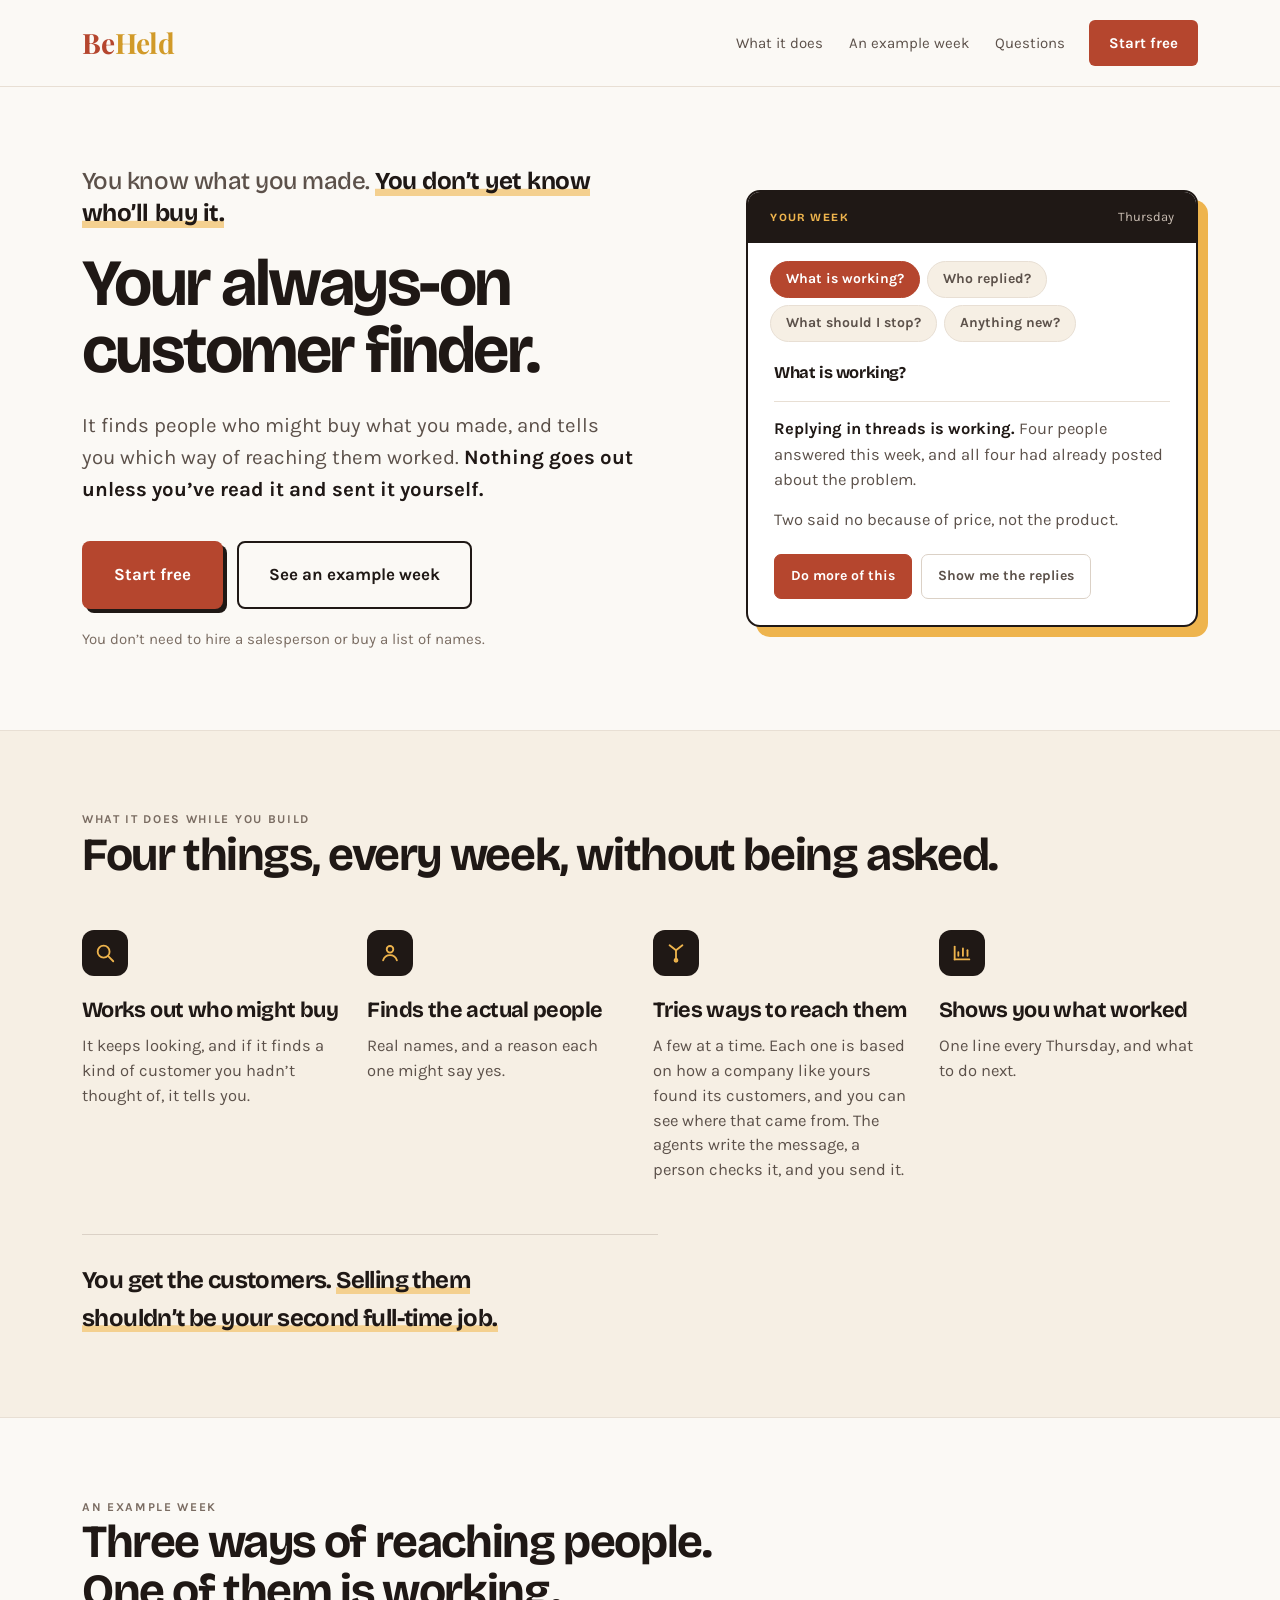
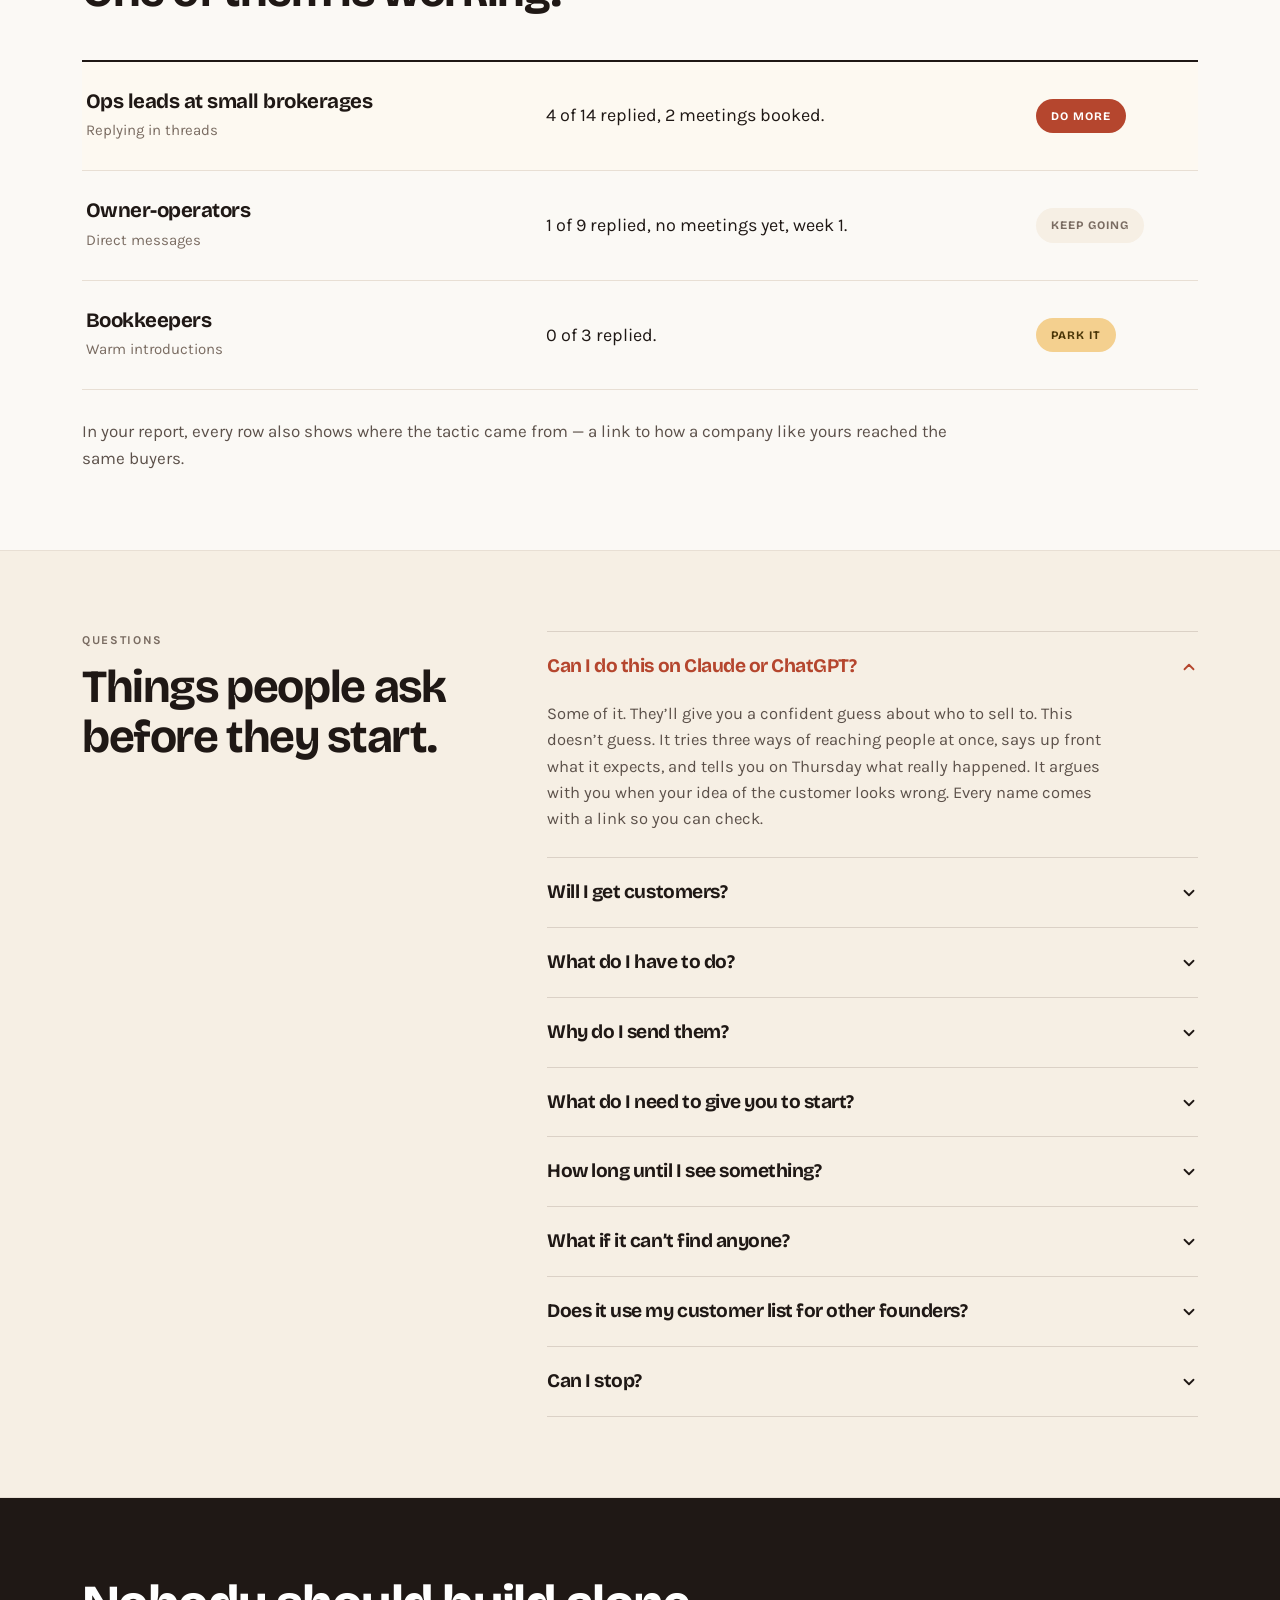
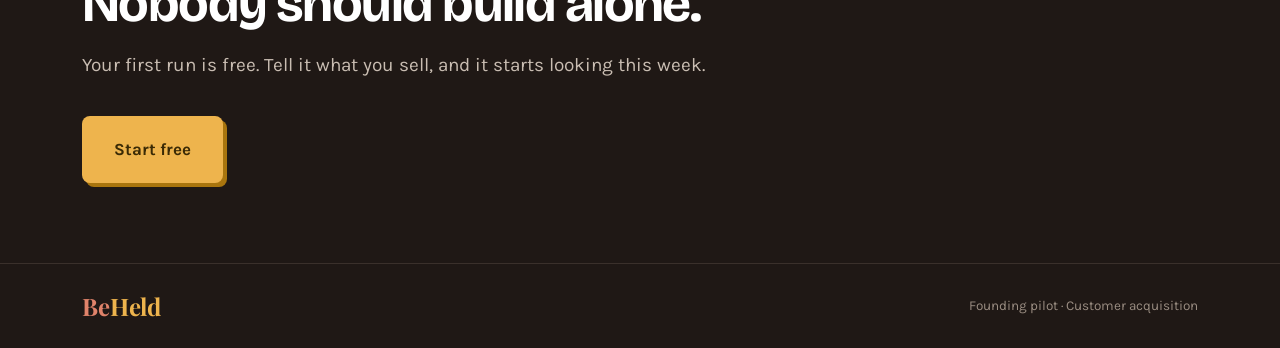
==== index.html @ 2864bb66 "fix: rebuild the social preview image for the new positioning The link preview still showed "Nobody " ====
<!DOCTYPE html>
<html lang="en">
<head>
<meta charset="UTF-8">
<meta name="viewport" content="width=device-width, initial-scale=1.0">
<title>BeHeld · Your always-on customer finder.</title>
<meta name="description" content="It finds people who might buy what you made, and tells you which way of reaching them worked. Nothing goes out unless you have read it and sent it yourself.">
<link rel="canonical" href="https://beheld.tech/">
<meta name="theme-color" content="#FBF9F5">

<!-- Social sharing -->
<meta property="og:type" content="website">
<meta property="og:site_name" content="BeHeld">
<meta property="og:url" content="https://beheld.tech/">
<meta property="og:title" content="BeHeld · Your always-on customer finder.">
<meta property="og:description" content="It finds people who might buy what you made, and tells you which way of reaching them worked. Nothing goes out unless you have read it and sent it yourself.">
<meta property="og:image" content="https://beheld.tech/assets/img/og-customer-finder.png">
<meta property="og:image:width" content="1200">
<meta property="og:image:height" content="630">
<meta property="og:image:alt" content="BeHeld · your always-on customer finder. It finds people who might buy what you made, and tells you which way of reaching them worked.">
<meta name="twitter:card" content="summary_large_image">
<meta name="twitter:title" content="BeHeld · Your always-on customer finder.">
<meta name="twitter:description" content="It finds people who might buy what you made, and tells you which way of reaching them worked. Nothing goes out unless you have read it and sent it yourself.">
<meta name="twitter:image" content="https://beheld.tech/assets/img/og-customer-finder.png">

<link rel="icon" href="/assets/img/favicon.svg" type="image/svg+xml">
<link rel="apple-touch-icon" href="/assets/img/apple-touch-icon.png">

<link rel="preconnect" href="https://fonts.googleapis.com">
<link rel="preconnect" href="https://fonts.gstatic.com" crossorigin>
<link href="https://fonts.googleapis.com/css2?family=Bricolage+Grotesque:opsz,wght@12..96,400..800&family=Karla:ital,wght@0,400;0,500;0,600;0,700;1,400&family=Playfair+Display:ital,wght@0,700;1,700&display=swap" rel="stylesheet">
<link rel="stylesheet" href="/assets/css/styles.css?v=22">
</head>
<body>
<a class="skip" href="#main">Skip to content</a>

<!-- ══ NAV ══ -->
<header class="nav">
  <div class="wrap nav__inner">
    <a class="logo" href="#top"><b>Be</b><i>Held</i></a>
    <nav class="nav__links" aria-label="Primary">
      <a href="#what">What it does</a>
      <a href="#week">An example week</a>
      <a href="#faq">Questions</a>
    </nav>
    <a class="nav__cta" href="https://tally.so/r/QK9bQG">Start free</a>
  </div>
</header>

<main id="main">

<!-- ══ 1 · HERO ══
     The card on the right is the product doing its one visible job: telling
     you what happened this week. It is a radio group, not a script — see the
     .week block in the stylesheet. -->
<section class="section hero" id="top">
  <div class="wrap hero__inner">
    <div>
      <p class="hook">You know what you made. <b>You don’t yet know who’ll buy it.</b></p>
      <h1>Your always-on customer finder.</h1>
      <p class="hero__lede">It finds people who might buy what you made, and tells you which way of reaching them worked. <b>Nothing goes out unless you’ve read it and sent it yourself.</b></p>
      <div class="btn-row">
        <a class="btn btn--primary" href="https://tally.so/r/QK9bQG">Start free</a>
        <a class="btn btn--ghost" href="#week">See an example week</a>
      </div>
      <p class="fine">You don’t need to hire a salesperson or buy a list of names.</p>
    </div>

    <div class="week">
      <input class="week__in" type="radio" name="week" id="wk1" checked>
      <input class="week__in" type="radio" name="week" id="wk2">
      <input class="week__in" type="radio" name="week" id="wk3">
      <input class="week__in" type="radio" name="week" id="wk4">

      <div class="week__bar"><b>Your week</b><span>Thursday</span></div>

      <div class="week__tabs" role="tablist">
        <label for="wk1">What is working?</label>
        <label for="wk2">Who replied?</label>
        <label for="wk3">What should I stop?</label>
        <label for="wk4">Anything new?</label>
      </div>

      <div class="week__body">
        <div class="week__p">
          <p class="week__q">What is working?</p>
          <p><b>Replying in threads is working.</b> Four people answered this week, and all four had already posted about the problem.</p>
          <p>Two said no because of price, not the product.</p>
          <div class="week__acts"><a href="#week">Do more of this</a><a href="#week">Show me the replies</a></div>
        </div>
        <div class="week__p">
          <p class="week__q">Who replied?</p>
          <p><b>Four people replied, and two are worth a call.</b> Two run operations at small brokerages, one is an owner-operator, and one you already knew.</p>
          <p>The drafts are written and waiting for you to read.</p>
          <div class="week__acts"><a href="#week">Read the drafts</a><a href="#week">See all four</a></div>
        </div>
        <div class="week__p">
          <p class="week__q">What should I stop?</p>
          <p><b>Stop the warm introductions to bookkeepers.</b> Three went out, nothing came back, and nobody in that group talks about this in public.</p>
          <p>The next group is ready whenever you say so.</p>
          <div class="week__acts"><a href="#week">Park it</a><a href="#week">Leave it running</a></div>
        </div>
        <div class="week__p">
          <p class="week__q">Anything new?</p>
          <p><b>A kind of customer turned up that you had not listed.</b> Dispatchers at brokerages that outsource their bookkeeping have the same problem, and they decide faster.</p>
          <p>It can start looking at them next week.</p>
          <div class="week__acts"><a href="#week">Add it</a><a href="#week">Not now</a></div>
        </div>
      </div>
    </div>
  </div>
</section>

<!-- ══ 2 · WHAT IT DOES WHILE YOU BUILD ══ -->
<section class="section band" id="what">
  <div class="wrap">
    <p class="eyebrow">What it does while you build</p>
    <h2>Four things, every week, without being asked.</h2>

    <div class="four">
      <div>
        <span class="four__i"><svg width="22" height="22" viewBox="0 0 24 24" fill="none" stroke="#EEB44D" stroke-width="2" stroke-linecap="round" aria-hidden="true"><circle cx="10.5" cy="10.5" r="6.5"/><path d="M15.5 15.5 21 21"/></svg></span>
        <h3>Works out who might buy</h3>
        <p>It keeps looking, and if it finds a kind of customer you hadn’t thought of, it tells you.</p>
      </div>
      <div>
        <span class="four__i"><svg width="22" height="22" viewBox="0 0 24 24" fill="none" stroke="#EEB44D" stroke-width="2" stroke-linecap="round" stroke-linejoin="round" aria-hidden="true"><circle cx="12" cy="8" r="3.6"/><path d="M4.5 20c1.2-3.7 4-5.6 7.5-5.6s6.3 1.9 7.5 5.6"/></svg></span>
        <h3>Finds the actual people</h3>
        <p>Real names, and a reason each one might say yes.</p>
      </div>
      <div>
        <span class="four__i"><svg width="22" height="22" viewBox="0 0 24 24" fill="none" stroke="#EEB44D" stroke-width="2" stroke-linecap="round" stroke-linejoin="round" aria-hidden="true"><path d="M12 20V9"/><path d="M12 9 5 3.5"/><path d="M12 9l7-5.5"/><circle cx="12" cy="20" r="1.6"/></svg></span>
        <h3>Tries ways to reach them</h3>
        <p>A few at a time. Each one is based on how a company like yours found its customers, and you can see where that came from. The agents write the message, a person checks it, and you send it.</p>
      </div>
      <div>
        <span class="four__i"><svg width="22" height="22" viewBox="0 0 24 24" fill="none" stroke="#EEB44D" stroke-width="2" stroke-linecap="round" stroke-linejoin="round" aria-hidden="true"><path d="M4 19V5"/><path d="M4 19h16"/><path d="M8 15V11"/><path d="M13 15V7"/><path d="M18 15v-6"/></svg></span>
        <h3>Shows you what worked</h3>
        <p>One line every Thursday, and what to do next.</p>
      </div>
    </div>

    <p class="four__foot">You get the customers. <em>Selling them shouldn’t be your second full-time job.</em></p>
  </div>
</section>

<!-- ══ 3 · AN EXAMPLE WEEK ══
     The eyebrow says "An example week" and no real company is named, because
     no race has produced data yet. When one has, swap in the real numbers,
     change the eyebrow to "A real week", and change the hero button above to
     match. Do not do one without the others. -->
<section class="section" id="week">
  <div class="wrap">
    <p class="eyebrow">An example week</p>
    <h2>Three ways of reaching people. One of them is working.</h2>

    <div class="board">
      <div class="board__r board__r--lead">
        <div><p class="board__n">Ops leads at small brokerages</p><p class="board__t">Replying in threads</p></div>
        <p class="board__res">4 of 14 replied, 2 meetings booked.</p>
        <div><span class="verd verd--go">Do more</span></div>
      </div>
      <div class="board__r">
        <div><p class="board__n">Owner-operators</p><p class="board__t">Direct messages</p></div>
        <p class="board__res">1 of 9 replied, no meetings yet, week 1.</p>
        <div><span class="verd verd--keep">Keep going</span></div>
      </div>
      <div class="board__r">
        <div><p class="board__n">Bookkeepers</p><p class="board__t">Warm introductions</p></div>
        <p class="board__res">0 of 3 replied.</p>
        <div><span class="verd verd--park">Park it</span></div>
      </div>
    </div>

    <p class="board__foot">In your report, every row also shows where the tactic came from — a link to how a company like yours reached the same buyers.</p>
  </div>
</section>

<!-- ══ 4 · QUESTIONS ══ -->
<section class="section band" id="faq">
  <div class="wrap qa__inner">
    <div>
      <p class="eyebrow">Questions</p>
      <h2>Things people ask before they start.</h2>
    </div>

    <div class="faq">
      <details open>
        <summary>Can I do this on Claude or ChatGPT?<svg class="chev" width="18" height="18" viewBox="0 0 24 24" fill="none" stroke="currentColor" stroke-width="2.4" stroke-linecap="round" stroke-linejoin="round" aria-hidden="true"><path d="m6 9 6 6 6-6"/></svg></summary>
        <p class="faq__a">Some of it. They’ll give you a confident guess about who to sell to. This doesn’t guess. It tries three ways of reaching people at once, says up front what it expects, and tells you on Thursday what really happened. It argues with you when your idea of the customer looks wrong. Every name comes with a link so you can check.</p>
      </details>
      <details>
        <summary>Will I get customers?<svg class="chev" width="18" height="18" viewBox="0 0 24 24" fill="none" stroke="currentColor" stroke-width="2.4" stroke-linecap="round" stroke-linejoin="round" aria-hidden="true"><path d="m6 9 6 6 6-6"/></svg></summary>
        <p class="faq__a">Nobody can promise that, and you should be wary of anyone who does. What you’ll get is real people who fit, a way of reaching them that you’ve seen work, and a clear answer if it isn’t working — so you change the offer or the customer instead of guessing for another month.</p>
      </details>
      <details>
        <summary>What do I have to do?<svg class="chev" width="18" height="18" viewBox="0 0 24 24" fill="none" stroke="currentColor" stroke-width="2.4" stroke-linecap="round" stroke-linejoin="round" aria-hidden="true"><path d="m6 9 6 6 6-6"/></svg></summary>
        <p class="faq__a">About twenty minutes a week. You read what it found, say yes or no, and send the messages yourself.</p>
      </details>
      <details>
        <summary>Why do I send them?<svg class="chev" width="18" height="18" viewBox="0 0 24 24" fill="none" stroke="currentColor" stroke-width="2.4" stroke-linecap="round" stroke-linejoin="round" aria-hidden="true"><path d="m6 9 6 6 6-6"/></svg></summary>
        <p class="faq__a">Because it’s your name. Nothing goes out that you haven’t read.</p>
      </details>
      <details>
        <summary>What do I need to give you to start?<svg class="chev" width="18" height="18" viewBox="0 0 24 24" fill="none" stroke="currentColor" stroke-width="2.4" stroke-linecap="round" stroke-linejoin="round" aria-hidden="true"><path d="m6 9 6 6 6-6"/></svg></summary>
        <p class="faq__a">What you built, who you think will buy it, and any customers or contacts you already have. If you have none, that’s fine — it starts from your website.</p>
      </details>
      <details>
        <summary>How long until I see something?<svg class="chev" width="18" height="18" viewBox="0 0 24 24" fill="none" stroke="currentColor" stroke-width="2.4" stroke-linecap="round" stroke-linejoin="round" aria-hidden="true"><path d="m6 9 6 6 6-6"/></svg></summary>
        <p class="faq__a">The first list within a couple of days. The first Thursday report a week after that. Two weeks to know which way of reaching people works.</p>
      </details>
      <details>
        <summary>What if it can’t find anyone?<svg class="chev" width="18" height="18" viewBox="0 0 24 24" fill="none" stroke="currentColor" stroke-width="2.4" stroke-linecap="round" stroke-linejoin="round" aria-hidden="true"><path d="m6 9 6 6 6-6"/></svg></summary>
        <p class="faq__a">It tells you. A customer nobody’s talking about is worth knowing early, and it’ll suggest who to look at instead.</p>
      </details>
      <details>
        <summary>Does it use my customer list for other founders?<svg class="chev" width="18" height="18" viewBox="0 0 24 24" fill="none" stroke="currentColor" stroke-width="2.4" stroke-linecap="round" stroke-linejoin="round" aria-hidden="true"><path d="m6 9 6 6 6-6"/></svg></summary>
        <p class="faq__a">No. What it learns about your customers stays with you. What it learns about which tactics work is shared without names.</p>
      </details>
      <details>
        <summary>Can I stop?<svg class="chev" width="18" height="18" viewBox="0 0 24 24" fill="none" stroke="currentColor" stroke-width="2.4" stroke-linecap="round" stroke-linejoin="round" aria-hidden="true"><path d="m6 9 6 6 6-6"/></svg></summary>
        <p class="faq__a">Any time. It stops when you say so, and you keep everything it found.</p>
      </details>
    </div>
  </div>
</section>

<!-- ══ 5 · CLOSE ══ -->
<section class="section close">
  <div class="wrap">
    <h2>Nobody should build alone.</h2>
    <p>Your first run is free. Tell it what you sell, and it starts looking this week.</p>
    <div class="btn-row"><a class="btn btn--gold" href="https://tally.so/r/QK9bQG">Start free</a></div>
  </div>
</section>

</main>

<footer class="footer">
  <div class="wrap footer__inner">
    <span class="logo"><b>Be</b><i>Held</i></span>
    <small>Founding pilot · Customer acquisition</small>
  </div>
</footer>

</body>
</html>
---- assets/css/styles.css ----
/* BeHeld — landing page
   Design tokens lifted from the design canvas (Bricolage Grotesque + Karla,
   warm paper/terracotta). Light only: the design commits to a single look.

   The page has no JavaScript. The two interactive pieces — the weekly report
   tabs and the FAQ — are a radio group and <details> respectively, so both
   work with scripting off. */

:root {
  --paper:      #FBF9F5;
  --band:       #F6EFE4;
  --card:       #FFFFFF;
  --line:       #E8DFD4;
  --line-soft:  #DBD1C6;

  --ink:        #1F1815;
  --ink-2:      #2C2320;
  --muted:      #5C514A;
  --muted-2:    #7A6C62;
  --muted-3:    #9A8D82;

  --brand:      #B5462E;
  --brand-dark: #8F3521;

  --gold:       #EEB44D;
  --gold-soft:  #F4D08F;
  --gold-mid:   #EBA222;
  --gold-dark:  #A9750E;
  --gold-ink:   #4A3608;

  --on-dark:    #C9BDB2;
  --on-dark-2:  #DBD1C6;

  --display: 'Bricolage Grotesque', 'Trebuchet MS', system-ui, sans-serif;
  --body: Karla, 'Helvetica Neue', Arial, sans-serif;
  --serif: 'Playfair Display', Georgia, 'Times New Roman', serif;

  /* the page's underlying column ratio — heads and lists share it */
  --col-a: minmax(0, 7fr);
  --col-b: minmax(0, 11fr);
  --col-gap: clamp(24px, 4vw, 72px);

  --gutter: clamp(20px, 6.4vw, 96px);
  --section-y: clamp(56px, 6.2vw, 88px);
  --radius: 10px;
}

*, *::before, *::after { box-sizing: border-box; }

html { -webkit-text-size-adjust: 100%; scroll-behavior: smooth; }
@media (prefers-reduced-motion: reduce) { html { scroll-behavior: auto; } }

body {
  margin: 0;
  background: var(--paper);
  color: var(--ink);
  font-family: var(--body);
  font-size: 17px;
  line-height: 1.6;
  -webkit-font-smoothing: antialiased;
}

a { color: var(--brand); text-decoration: none; }
a:hover { color: var(--brand-dark); }
:focus-visible { outline: 3px solid var(--brand); outline-offset: 3px; border-radius: 4px; }

img, svg { max-width: 100%; }
svg { flex: none; }

h1, h2, h3 { font-family: var(--display); font-weight: 700; letter-spacing: -0.03em; margin: 0; }
h1 { font-size: clamp(40px, 5.6vw, 66px); line-height: 1.02; letter-spacing: -0.038em; text-wrap: balance; }
h2 { font-size: clamp(30px, 3.6vw, 46px); line-height: 1.08; text-wrap: balance; }
p { margin: 0; }

.wrap { max-width: 1440px; margin-inline: auto; padding-inline: var(--gutter); }
.section { padding-block: var(--section-y); }
.band { background: var(--band); border-block: 1.5px solid var(--line); }
.eyebrow {
  font-size: 12px; font-weight: 700; letter-spacing: 0.14em;
  text-transform: uppercase; color: var(--muted-2);
}
.lede { font-size: clamp(17px, 1.4vw, 19px); line-height: 1.6; color: var(--muted); max-width: 44ch; text-wrap: pretty; }

.skip {
  position: absolute; left: -9999px; top: 0; z-index: 10;
  background: var(--ink); color: #FFF; padding: 12px 18px; border-radius: 0 0 8px 0;
}
.skip:focus { left: 0; color: #FFF; }

/* ---------- buttons ---------- */
.btn {
  display: inline-flex; align-items: center; justify-content: center; gap: 10px;
  border-radius: 8px; font-size: 17px; font-weight: 700; font-family: var(--body);
  padding: 18px 30px; border: 2px solid transparent; cursor: pointer;
  min-height: 44px; text-align: center;
}
.btn--primary { background: var(--brand); color: #FFFFFF; box-shadow: 4px 4px 0 var(--ink); }
.btn--primary:hover { background: var(--brand-dark); color: #FFFFFF; }
.btn--ghost { background: transparent; color: var(--ink); border-color: var(--ink); }
.btn--ghost:hover { background: var(--ink); color: var(--paper); }
.btn--gold { background: var(--gold); color: #3A2A05; box-shadow: 4px 4px 0 var(--gold-dark); }
.btn--gold:hover { background: var(--gold-soft); color: #3A2A05; }
.btn-row { display: flex; flex-wrap: wrap; align-items: center; gap: 14px; margin-top: 36px; }

/* ---------- nav ---------- */
.nav { border-bottom: 1.5px solid var(--line); background: var(--paper); }
.nav__inner { display: flex; align-items: center; gap: 24px; padding-block: 20px; flex-wrap: wrap; }
/* Wordmark: a serif logotype, two-tone. Deeper gold on paper so it holds up
   at nav size; the lighter gold takes over on the dark footer. */
.logo {
  font-family: var(--serif);
  font-size: 28px; font-weight: 700; letter-spacing: -0.005em; line-height: 1;
  --logo-1: var(--brand);
  --logo-2: #D19A28;
}
.logo b { color: var(--logo-1); font-weight: 700; }
.logo i { color: var(--logo-2); font-style: normal; font-weight: 700; }
.logo:hover b { color: var(--brand-dark); }
.nav__links { display: flex; gap: 26px; margin-left: auto; flex-wrap: wrap; }
.nav__links a { font-size: 15px; color: var(--muted); }
.nav__cta {
  background: var(--brand); color: #FFF; border-radius: 6px; padding: 11px 20px;
  font-size: 15px; font-weight: 700; min-height: 44px; display: inline-flex; align-items: center;
}
.nav__cta:hover { background: var(--brand-dark); color: #FFF; }
@media (max-width: 860px) { .nav__links { display: none; } .nav__cta { margin-left: auto; } }
@media (max-width: 400px) { .nav__cta { font-size: 14px; padding-inline: 15px; } .logo { font-size: 25px; } }

/* ---------- hero ---------- */
.hero__inner { display: grid; grid-template-columns: minmax(0, 1fr) 452px; gap: clamp(40px, 5.4vw, 84px); align-items: center; }
@media (max-width: 1100px) { .hero__inner { grid-template-columns: minmax(0, 1fr); } }

/* The line above the headline names the problem the headline answers. */
.hook {
  font-family: var(--display); font-weight: 500;
  font-size: clamp(19px, 1.9vw, 25px); line-height: 1.3; letter-spacing: -0.02em;
  color: var(--muted); margin-bottom: 20px; max-width: 22em;
}
.hook b { color: var(--ink); font-weight: 700; box-shadow: inset 0 -0.30em 0 var(--gold-soft); }
.hero h1 { max-width: 9em; }
.hero__lede { font-size: clamp(18px, 1.6vw, 21px); line-height: 1.55; color: var(--muted); max-width: 27em; margin-top: 26px; text-wrap: pretty; }
.hero__lede b { color: var(--ink); font-weight: 700; }
.fine { margin-top: 18px; font-size: 15px; color: var(--muted-2); }

/* ---------- the weekly report card ----------
   Four questions as a radio group, so it works without JavaScript and stays
   keyboard-navigable. The inputs sit before the tabs and panels so the
   :checked sibling selectors below can reach both. */
.week {
  position: relative;
  background: var(--card); border: 2px solid var(--ink); border-radius: 14px;
  box-shadow: 10px 10px 0 var(--gold); overflow: hidden;
}
.week__in { position: absolute; opacity: 0; width: 1px; height: 1px; pointer-events: none; }
.week__bar { display: flex; align-items: center; padding: 15px 22px; background: var(--ink); }
.week__bar b { font-family: var(--display); font-size: 11px; font-weight: 700; letter-spacing: 0.13em; text-transform: uppercase; color: var(--gold); }
.week__bar span { margin-left: auto; font-size: 13px; color: var(--on-dark); }

.week__tabs { display: flex; flex-wrap: wrap; gap: 7px; padding: 18px 22px 0; }
.week__tabs label {
  font-size: 14px; font-weight: 700; color: var(--muted); background: var(--band);
  border: 1.5px solid var(--line); border-radius: 999px; padding: 9px 15px;
  cursor: pointer; line-height: 1.2;
}
.week__tabs label:hover { border-color: var(--line-soft); color: var(--ink); }

.week__body { padding: 18px 26px 26px; min-height: 254px; }
.week__q { font-family: var(--display); font-weight: 700; font-size: clamp(19px, 1.7vw, 22px); letter-spacing: -0.025em; line-height: 1.25; padding-bottom: 16px; border-bottom: 1.5px solid var(--line); }
.week__p { display: none; }
.week__p p { font-size: 16.5px; line-height: 1.55; color: var(--muted); margin-top: 14px; text-wrap: pretty; }
.week__p b { color: var(--ink); font-weight: 700; }
.week__p .week__q { margin-top: 0; color: var(--ink); }
.week__acts { display: flex; flex-wrap: wrap; gap: 9px; margin-top: 22px; }
.week__acts a { border-radius: 7px; font-size: 14px; font-weight: 700; padding: 10px 16px; border: 1.5px solid var(--line-soft); color: var(--muted); }
.week__acts a:first-child { background: var(--brand); border-color: var(--brand); color: #FFF; }
.week__acts a:first-child:hover { background: var(--brand-dark); color: #FFF; }

/* one rule per tab: light the label, reveal the panel, name the question */
#wk1:checked ~ .week__tabs label[for="wk1"],
#wk2:checked ~ .week__tabs label[for="wk2"],
#wk3:checked ~ .week__tabs label[for="wk3"],
#wk4:checked ~ .week__tabs label[for="wk4"] { background: var(--brand); border-color: var(--brand); color: #FFF; }
#wk1:focus-visible ~ .week__tabs label[for="wk1"],
#wk2:focus-visible ~ .week__tabs label[for="wk2"],
#wk3:focus-visible ~ .week__tabs label[for="wk3"],
#wk4:focus-visible ~ .week__tabs label[for="wk4"] { outline: 3px solid var(--brand); outline-offset: 3px; }
#wk1:checked ~ .week__body .week__p:nth-of-type(1),
#wk2:checked ~ .week__body .week__p:nth-of-type(2),
#wk3:checked ~ .week__body .week__p:nth-of-type(3),
#wk4:checked ~ .week__body .week__p:nth-of-type(4) { display: block; animation: rise .24s ease-out; }
@keyframes rise { from { opacity: 0; transform: translateY(7px); } to { opacity: 1; transform: none; } }
@media (prefers-reduced-motion: reduce) { .week__p { animation: none !important; } }

/* ---------- what it does while you build ---------- */
.four { display: grid; grid-template-columns: repeat(4, minmax(0, 1fr)); gap: 26px; margin-top: clamp(34px, 4vw, 52px); }
.four__i { width: 46px; height: 46px; border-radius: 12px; background: var(--ink); display: flex; align-items: center; justify-content: center; }
.four h3 { font-size: clamp(20px, 1.7vw, 23px); line-height: 1.15; letter-spacing: -0.028em; margin-top: 22px; text-wrap: balance; }
.four p { font-size: 16.5px; line-height: 1.5; color: var(--muted); margin-top: 11px; text-wrap: pretty; }
.four__foot {
  margin-top: clamp(34px, 4vw, 52px); padding-top: 26px; border-top: 1.5px solid var(--line-soft);
  font-family: var(--display); font-weight: 700; font-size: clamp(20px, 1.9vw, 24px);
  letter-spacing: -0.025em; text-wrap: balance; max-width: 24em;
}
.four__foot em { font-style: normal; box-shadow: inset 0 -0.28em 0 var(--gold-soft); }
@media (max-width: 1000px) { .four { grid-template-columns: repeat(2, minmax(0, 1fr)); gap: 34px 26px; } }
@media (max-width: 560px) { .four { grid-template-columns: minmax(0, 1fr); } }

/* ---------- an example week ---------- */
.board { margin-top: clamp(30px, 3.4vw, 44px); border-top: 2px solid var(--ink); }
.board__r {
  display: grid; grid-template-columns: minmax(0, 1.4fr) minmax(0, 1.5fr) 158px;
  gap: 40px; align-items: center; padding: 28px 4px;
  border-bottom: 1.5px solid var(--line);
}
.board__r--lead { background: #FDF9F1; }
.board__n { font-family: var(--display); font-weight: 700; font-size: clamp(19px, 1.6vw, 21px); letter-spacing: -0.025em; line-height: 1.2; }
.board__t { font-size: 15px; color: var(--muted-2); margin-top: 4px; }
.board__res { font-size: 18px; line-height: 1.5; text-wrap: pretty; }
.verd {
  font-family: var(--display); font-size: 11.5px; font-weight: 700; letter-spacing: 0.09em;
  text-transform: uppercase; border-radius: 999px; padding: 8px 15px; display: inline-block;
}
.verd--go { background: var(--brand); color: #FFF; }
.verd--keep { background: var(--band); color: var(--muted-2); }
.verd--park { background: var(--gold-soft); color: var(--gold-ink); }
.board__foot { margin-top: 28px; font-size: 17px; line-height: 1.55; color: var(--muted); max-width: 52em; text-wrap: pretty; }
@media (max-width: 820px) {
  .board__r { grid-template-columns: minmax(0, 1fr); gap: 10px; padding-block: 22px; }
  .board__r--lead { padding-inline: 14px; }
  .verd { margin-top: 4px; }
}

/* ---------- questions ----------
   <details> so the answers are readable with scripting off, and so the
   browser handles the keyboard and the open state for us. */
.qa__inner { display: grid; grid-template-columns: var(--col-a) var(--col-b); gap: var(--col-gap); align-items: start; }
.qa__inner h2 { margin-top: 12px; max-width: 11em; }
.faq { border-top: 1.5px solid var(--line-soft); }
.faq details { border-bottom: 1.5px solid var(--line-soft); }
.faq summary {
  display: flex; align-items: flex-start; justify-content: space-between; gap: 24px;
  padding: 22px 0; cursor: pointer; list-style: none;
  font-family: var(--display); font-weight: 700; font-size: clamp(18px, 1.5vw, 20px);
  letter-spacing: -0.025em; line-height: 1.3; color: var(--ink);
}
.faq summary::-webkit-details-marker { display: none; }
.faq summary:hover { color: var(--brand); }
.faq details[open] summary { color: var(--brand); }
.faq .chev { margin-top: 4px; transition: transform .22s ease; }
.faq details[open] .chev { transform: rotate(180deg); }
@media (prefers-reduced-motion: reduce) { .faq .chev { transition: none; } }
.faq__a { font-size: 16.5px; line-height: 1.6; color: var(--muted); padding: 0 60px 24px 0; max-width: 62ch; text-wrap: pretty; }
.faq__n { font-size: 14px; color: var(--muted-3); padding-bottom: 24px; }
@media (max-width: 900px) {
  .qa__inner { grid-template-columns: minmax(0, 1fr); gap: 12px; }
  .faq__a { padding-right: 24px; }
}

/* ---------- close ---------- */
.close { background: var(--ink); color: #FFFFFF; }
.close h2 { color: #FFFFFF; font-size: clamp(34px, 4.2vw, 52px); line-height: 1.05; }
.close p { font-size: clamp(17px, 1.5vw, 19px); color: var(--on-dark); margin-top: 18px; max-width: 40em; text-wrap: pretty; }

/* ---------- footer ---------- */
.footer { background: var(--ink); border-top: 1.5px solid #3A302B; padding-block: 30px; }
.footer__inner { display: flex; align-items: center; justify-content: space-between; gap: 18px; flex-wrap: wrap; }
.footer .logo { --logo-1: #E0836A; --logo-2: var(--gold); font-size: 24px; }
.footer small { font-size: 13.5px; color: var(--muted-3); }
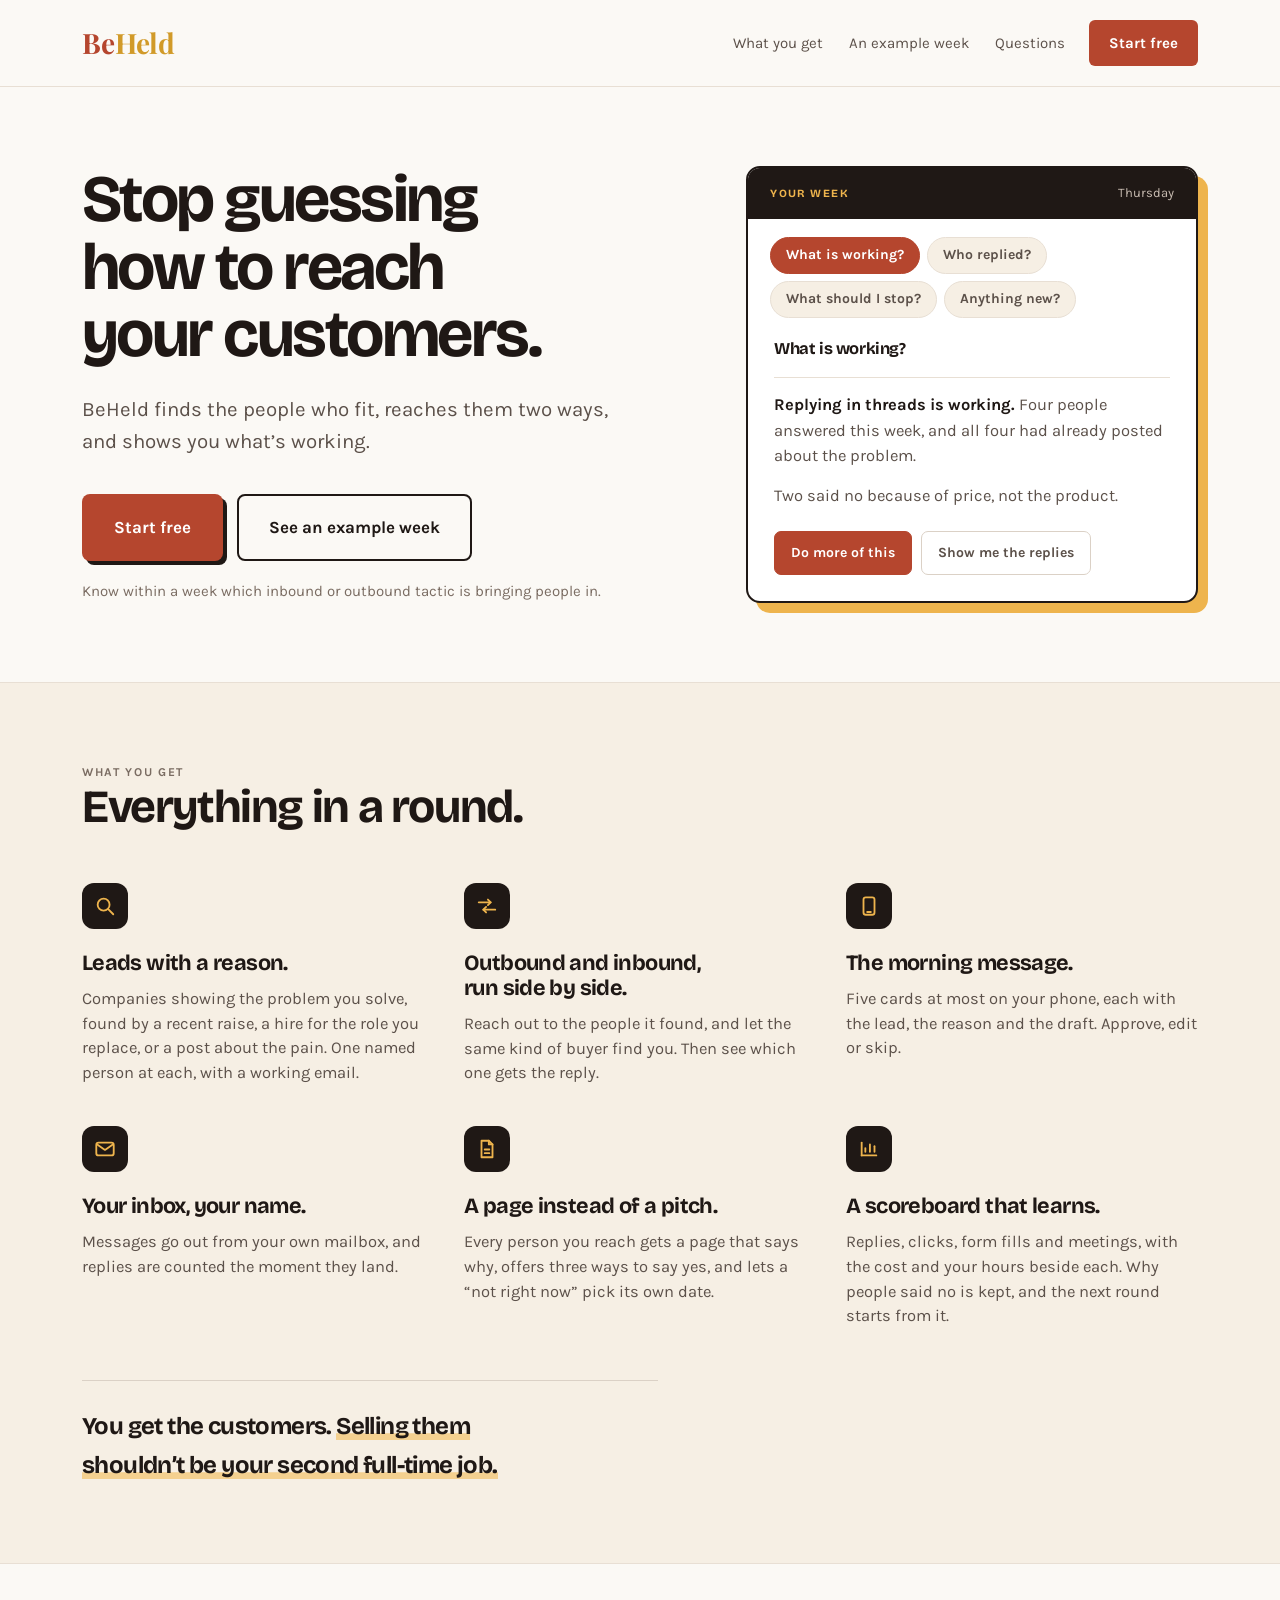
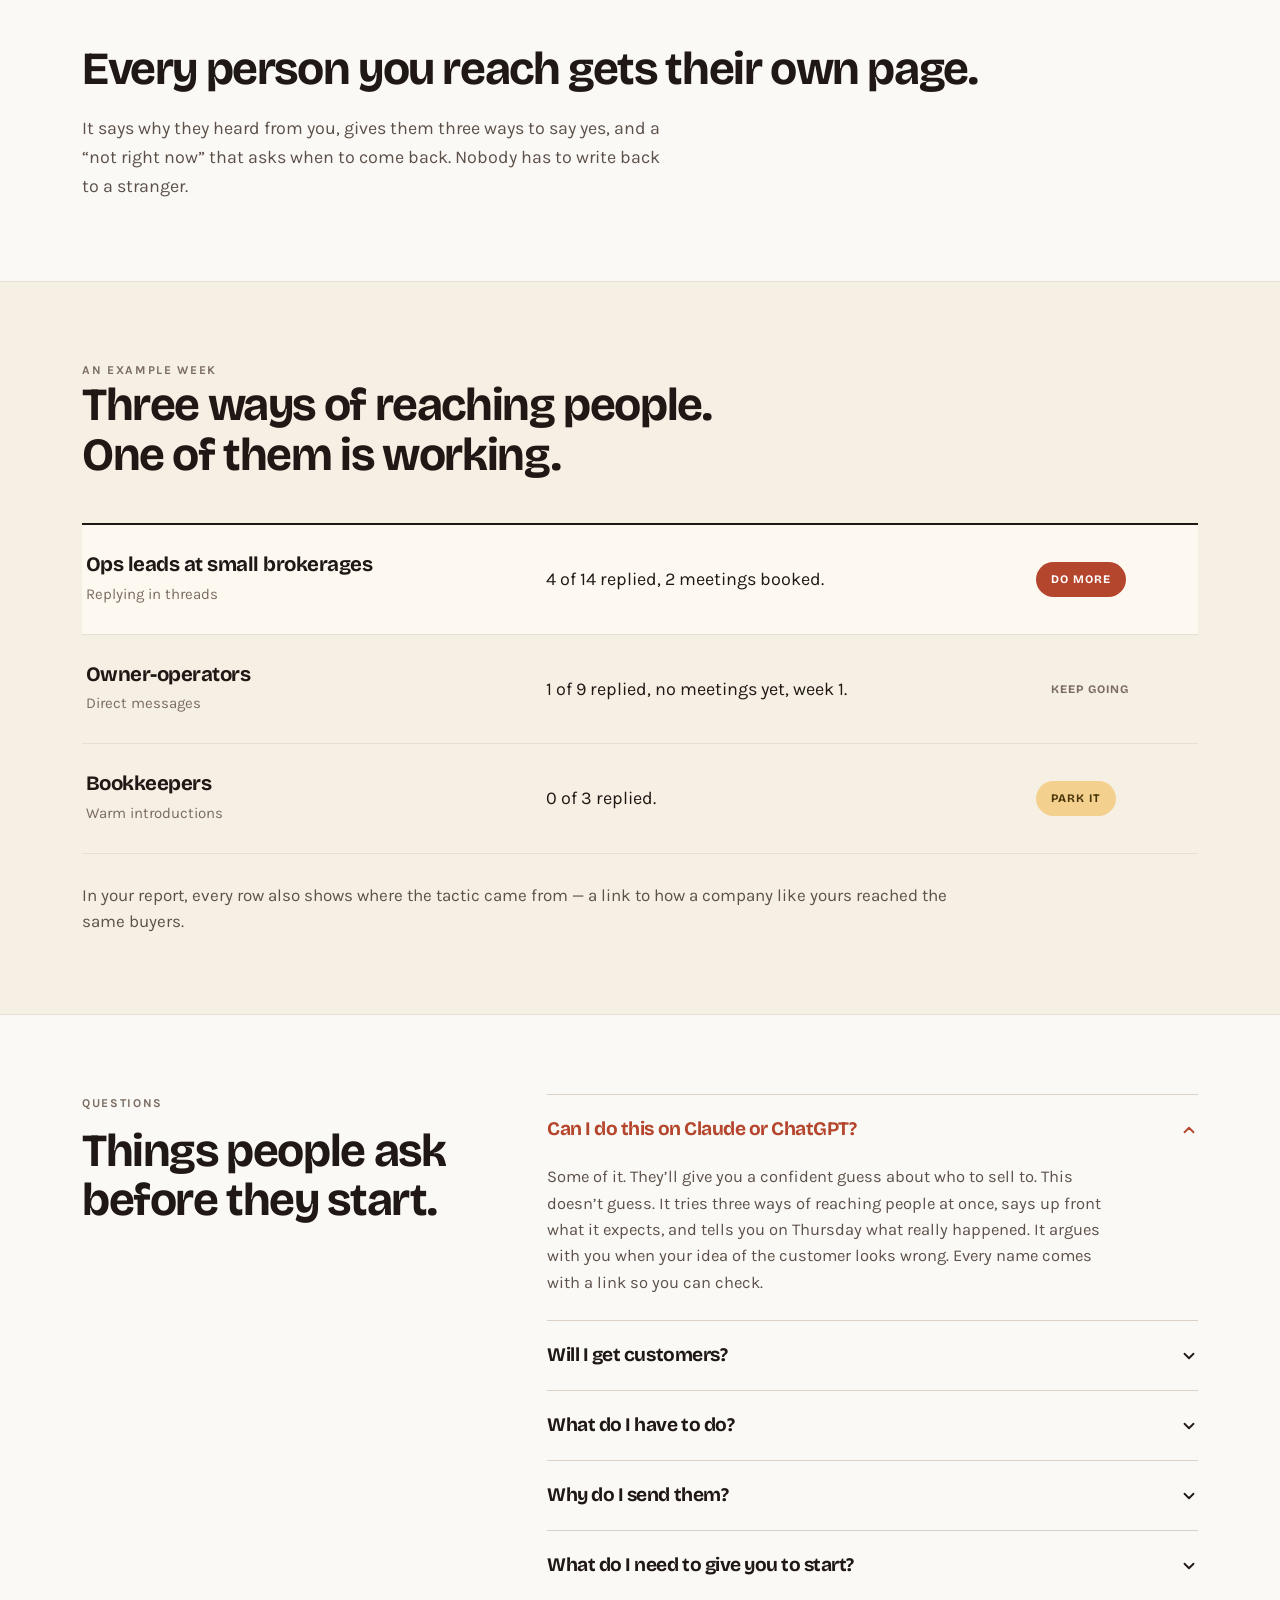
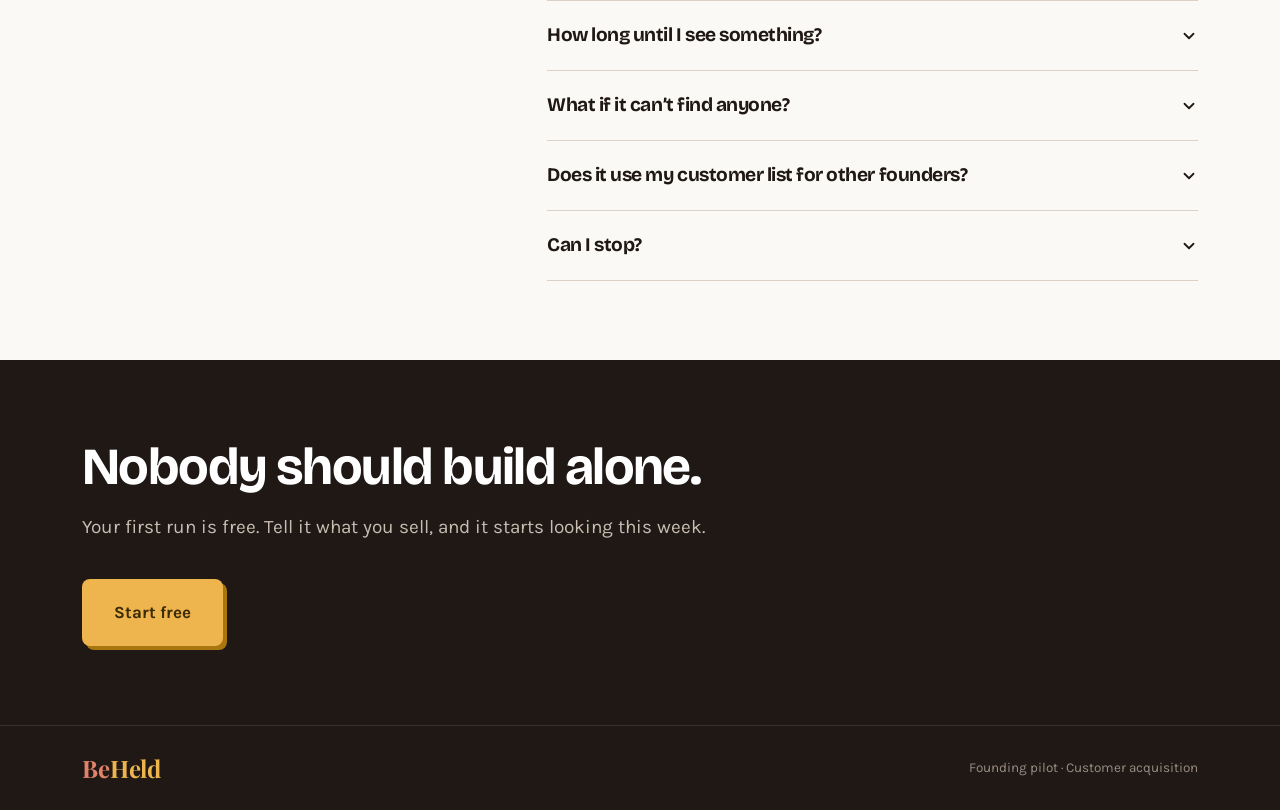
==== commit 8ee825f3: "feat: rewrite the hero and the sections under it Hero now leads on the guess rather than the product" ====
--- a/index.html
+++ b/index.html
@@ -39,7 +39,7 @@
   <div class="wrap nav__inner">
     <a class="logo" href="#top"><b>Be</b><i>Held</i></a>
     <nav class="nav__links" aria-label="Primary">
-      <a href="#what">What it does</a>
+      <a href="#what">What you get</a>
       <a href="#week">An example week</a>
       <a href="#faq">Questions</a>
     </nav>
@@ -56,14 +56,13 @@
 <section class="section hero" id="top">
   <div class="wrap hero__inner">
     <div>
-      <p class="hook">You know what you made. <b>You don’t yet know who’ll buy it.</b></p>
-      <h1>Your always-on customer finder.</h1>
-      <p class="hero__lede">It finds people who might buy what you made, and tells you which way of reaching them worked. <b>Nothing goes out unless you’ve read it and sent it yourself.</b></p>
+      <h1>Stop guessing how to reach your customers.</h1>
+      <p class="hero__lede">BeHeld finds the people who fit, reaches them two ways, and shows you what’s working.</p>
       <div class="btn-row">
         <a class="btn btn--primary" href="https://tally.so/r/QK9bQG">Start free</a>
         <a class="btn btn--ghost" href="#week">See an example week</a>
       </div>
-      <p class="fine">You don’t need to hire a salesperson or buy a list of names.</p>
+      <p class="fine">Know within a week which inbound or outbound tactic is bringing people in.</p>
     </div>
 
     <div class="week">
@@ -111,32 +110,42 @@
   </div>
 </section>
 
-<!-- ══ 2 · WHAT IT DOES WHILE YOU BUILD ══ -->
+<!-- ══ 2 · WHAT YOU GET ══ -->
 <section class="section band" id="what">
   <div class="wrap">
-    <p class="eyebrow">What it does while you build</p>
-    <h2>Four things, every week, without being asked.</h2>
+    <p class="eyebrow">What you get</p>
+    <h2>Everything in a round.</h2>
 
     <div class="four">
       <div>
-        <span class="four__i"><svg width="22" height="22" viewBox="0 0 24 24" fill="none" stroke="#EEB44D" stroke-width="2" stroke-linecap="round" aria-hidden="true"><circle cx="10.5" cy="10.5" r="6.5"/><path d="M15.5 15.5 21 21"/></svg></span>
-        <h3>Works out who might buy</h3>
-        <p>It keeps looking, and if it finds a kind of customer you hadn’t thought of, it tells you.</p>
-      </div>
-      <div>
-        <span class="four__i"><svg width="22" height="22" viewBox="0 0 24 24" fill="none" stroke="#EEB44D" stroke-width="2" stroke-linecap="round" stroke-linejoin="round" aria-hidden="true"><circle cx="12" cy="8" r="3.6"/><path d="M4.5 20c1.2-3.7 4-5.6 7.5-5.6s6.3 1.9 7.5 5.6"/></svg></span>
-        <h3>Finds the actual people</h3>
-        <p>Real names, and a reason each one might say yes.</p>
-      </div>
-      <div>
-        <span class="four__i"><svg width="22" height="22" viewBox="0 0 24 24" fill="none" stroke="#EEB44D" stroke-width="2" stroke-linecap="round" stroke-linejoin="round" aria-hidden="true"><path d="M12 20V9"/><path d="M12 9 5 3.5"/><path d="M12 9l7-5.5"/><circle cx="12" cy="20" r="1.6"/></svg></span>
-        <h3>Tries ways to reach them</h3>
-        <p>A few at a time. Each one is based on how a company like yours found its customers, and you can see where that came from. The agents write the message, a person checks it, and you send it.</p>
+        <span class="four__i"><svg width="22" height="22" viewBox="0 0 24 24" fill="none" stroke="#EEB44D" stroke-width="2" stroke-linecap="round" stroke-linejoin="round" aria-hidden="true"><circle cx="10.5" cy="10.5" r="6.5"/><path d="M15.5 15.5 21 21"/></svg></span>
+        <h3>Leads with a reason.</h3>
+        <p>Companies showing the problem you solve, found by a recent raise, a hire for the role you replace, or a post about the pain. One named person at each, with a working email.</p>
+      </div>
+      <div>
+        <span class="four__i"><svg width="22" height="22" viewBox="0 0 24 24" fill="none" stroke="#EEB44D" stroke-width="2" stroke-linecap="round" stroke-linejoin="round" aria-hidden="true"><path d="M3 8h13"/><path d="m13 5 3 3-3 3"/><path d="M21 16H8"/><path d="m11 13-3 3 3 3"/></svg></span>
+        <h3>Outbound and inbound, run side by side.</h3>
+        <p>Reach out to the people it found, and let the same kind of buyer find you. Then see which one gets the reply.</p>
+      </div>
+      <div>
+        <span class="four__i"><svg width="22" height="22" viewBox="0 0 24 24" fill="none" stroke="#EEB44D" stroke-width="2" stroke-linecap="round" stroke-linejoin="round" aria-hidden="true"><rect x="6" y="2.5" width="12" height="19" rx="2.5"/><path d="M10 18.5h4"/></svg></span>
+        <h3>The morning message.</h3>
+        <p>Five cards at most on your phone, each with the lead, the reason and the draft. Approve, edit or skip.</p>
+      </div>
+      <div>
+        <span class="four__i"><svg width="22" height="22" viewBox="0 0 24 24" fill="none" stroke="#EEB44D" stroke-width="2" stroke-linecap="round" stroke-linejoin="round" aria-hidden="true"><rect x="2.5" y="5" width="19" height="14" rx="2.5"/><path d="m3.5 7 8.5 6 8.5-6"/></svg></span>
+        <h3>Your inbox, your name.</h3>
+        <p>Messages go out from your own mailbox, and replies are counted the moment they land.</p>
+      </div>
+      <div>
+        <span class="four__i"><svg width="22" height="22" viewBox="0 0 24 24" fill="none" stroke="#EEB44D" stroke-width="2" stroke-linecap="round" stroke-linejoin="round" aria-hidden="true"><path d="M6 3h8l4 4v14H6z"/><path d="M14 3v4h4"/><path d="M9.5 12.5h5"/><path d="M9.5 16.5h5"/></svg></span>
+        <h3>A page instead of a pitch.</h3>
+        <p>Every person you reach gets a page that says why, offers three ways to say yes, and lets a “not right now” pick its own date.</p>
       </div>
       <div>
         <span class="four__i"><svg width="22" height="22" viewBox="0 0 24 24" fill="none" stroke="#EEB44D" stroke-width="2" stroke-linecap="round" stroke-linejoin="round" aria-hidden="true"><path d="M4 19V5"/><path d="M4 19h16"/><path d="M8 15V11"/><path d="M13 15V7"/><path d="M18 15v-6"/></svg></span>
-        <h3>Shows you what worked</h3>
-        <p>One line every Thursday, and what to do next.</p>
+        <h3>A scoreboard that learns.</h3>
+        <p>Replies, clicks, form fills and meetings, with the cost and your hours beside each. Why people said no is kept, and the next round starts from it.</p>
       </div>
     </div>
 
@@ -144,12 +153,20 @@
   </div>
 </section>
 
-<!-- ══ 3 · AN EXAMPLE WEEK ══
+<!-- ══ 3 · THE PAGE ══ -->
+<section class="section" id="page">
+  <div class="wrap">
+    <h2>Every person you reach gets their own page.</h2>
+    <p class="lede stmt">It says why they heard from you, gives them three ways to say yes, and a “not right now” that asks when to come back. Nobody has to write back to a stranger.</p>
+  </div>
+</section>
+
+<!-- ══ 4 · AN EXAMPLE WEEK ══
      The eyebrow says "An example week" and no real company is named, because
      no race has produced data yet. When one has, swap in the real numbers,
      change the eyebrow to "A real week", and change the hero button above to
      match. Do not do one without the others. -->
-<section class="section" id="week">
+<section class="section band" id="week">
   <div class="wrap">
     <p class="eyebrow">An example week</p>
     <h2>Three ways of reaching people. One of them is working.</h2>
@@ -176,8 +193,8 @@
   </div>
 </section>
 
-<!-- ══ 4 · QUESTIONS ══ -->
-<section class="section band" id="faq">
+<!-- ══ 5 · QUESTIONS ══ -->
+<section class="section" id="faq">
   <div class="wrap qa__inner">
     <div>
       <p class="eyebrow">Questions</p>
@@ -225,7 +242,7 @@
   </div>
 </section>
 
-<!-- ══ 5 · CLOSE ══ -->
+<!-- ══ 6 · CLOSE ══ -->
 <section class="section close">
   <div class="wrap">
     <h2>Nobody should build alone.</h2>
--- a/assets/css/styles.css
+++ b/assets/css/styles.css
@@ -191,8 +191,11 @@
 @keyframes rise { from { opacity: 0; transform: translateY(7px); } to { opacity: 1; transform: none; } }
 @media (prefers-reduced-motion: reduce) { .week__p { animation: none !important; } }
 
-/* ---------- what it does while you build ---------- */
-.four { display: grid; grid-template-columns: repeat(4, minmax(0, 1fr)); gap: 26px; margin-top: clamp(34px, 4vw, 52px); }
+/* ---------- the page ---------- */
+.stmt { margin-top: 22px; max-width: 54ch; }
+
+/* ---------- what you get ---------- */
+.four { display: grid; grid-template-columns: repeat(3, minmax(0, 1fr)); gap: 40px 30px; margin-top: clamp(34px, 4vw, 52px); }
 .four__i { width: 46px; height: 46px; border-radius: 12px; background: var(--ink); display: flex; align-items: center; justify-content: center; }
 .four h3 { font-size: clamp(20px, 1.7vw, 23px); line-height: 1.15; letter-spacing: -0.028em; margin-top: 22px; text-wrap: balance; }
 .four p { font-size: 16.5px; line-height: 1.5; color: var(--muted); margin-top: 11px; text-wrap: pretty; }
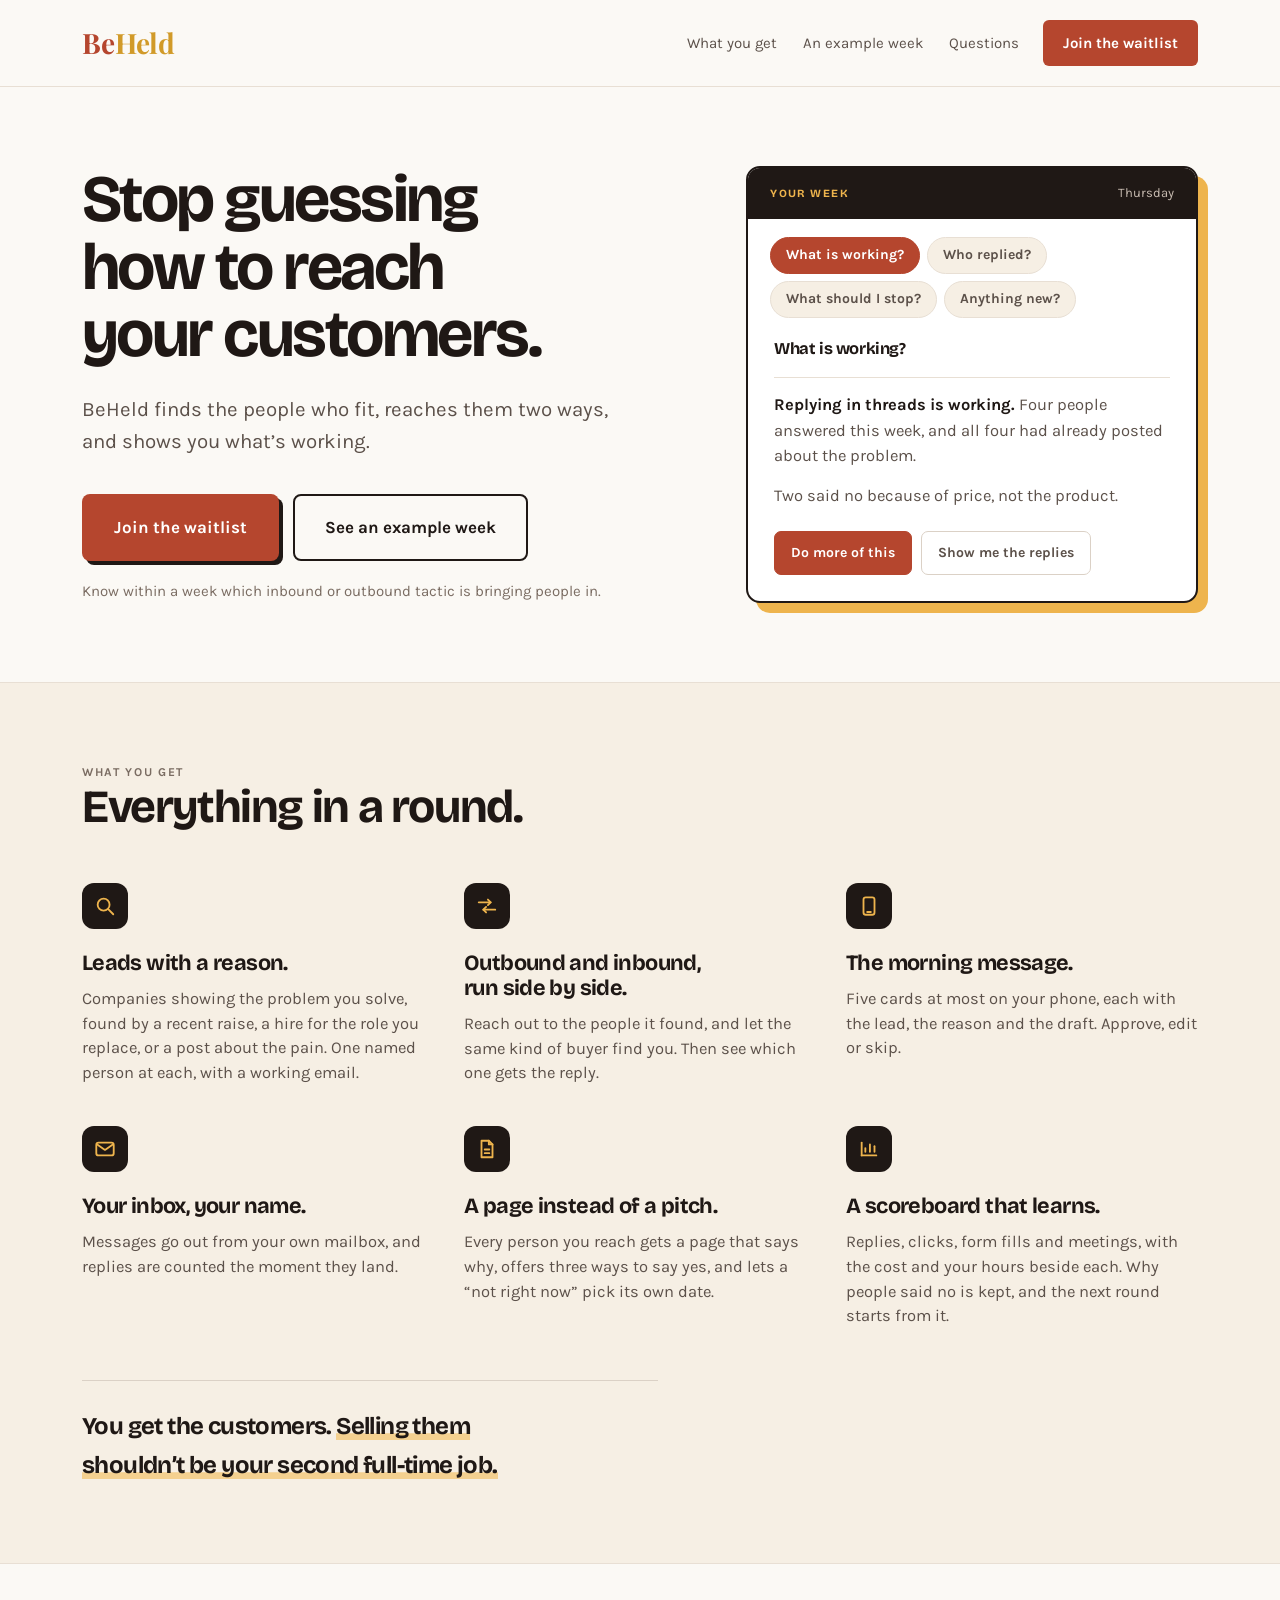
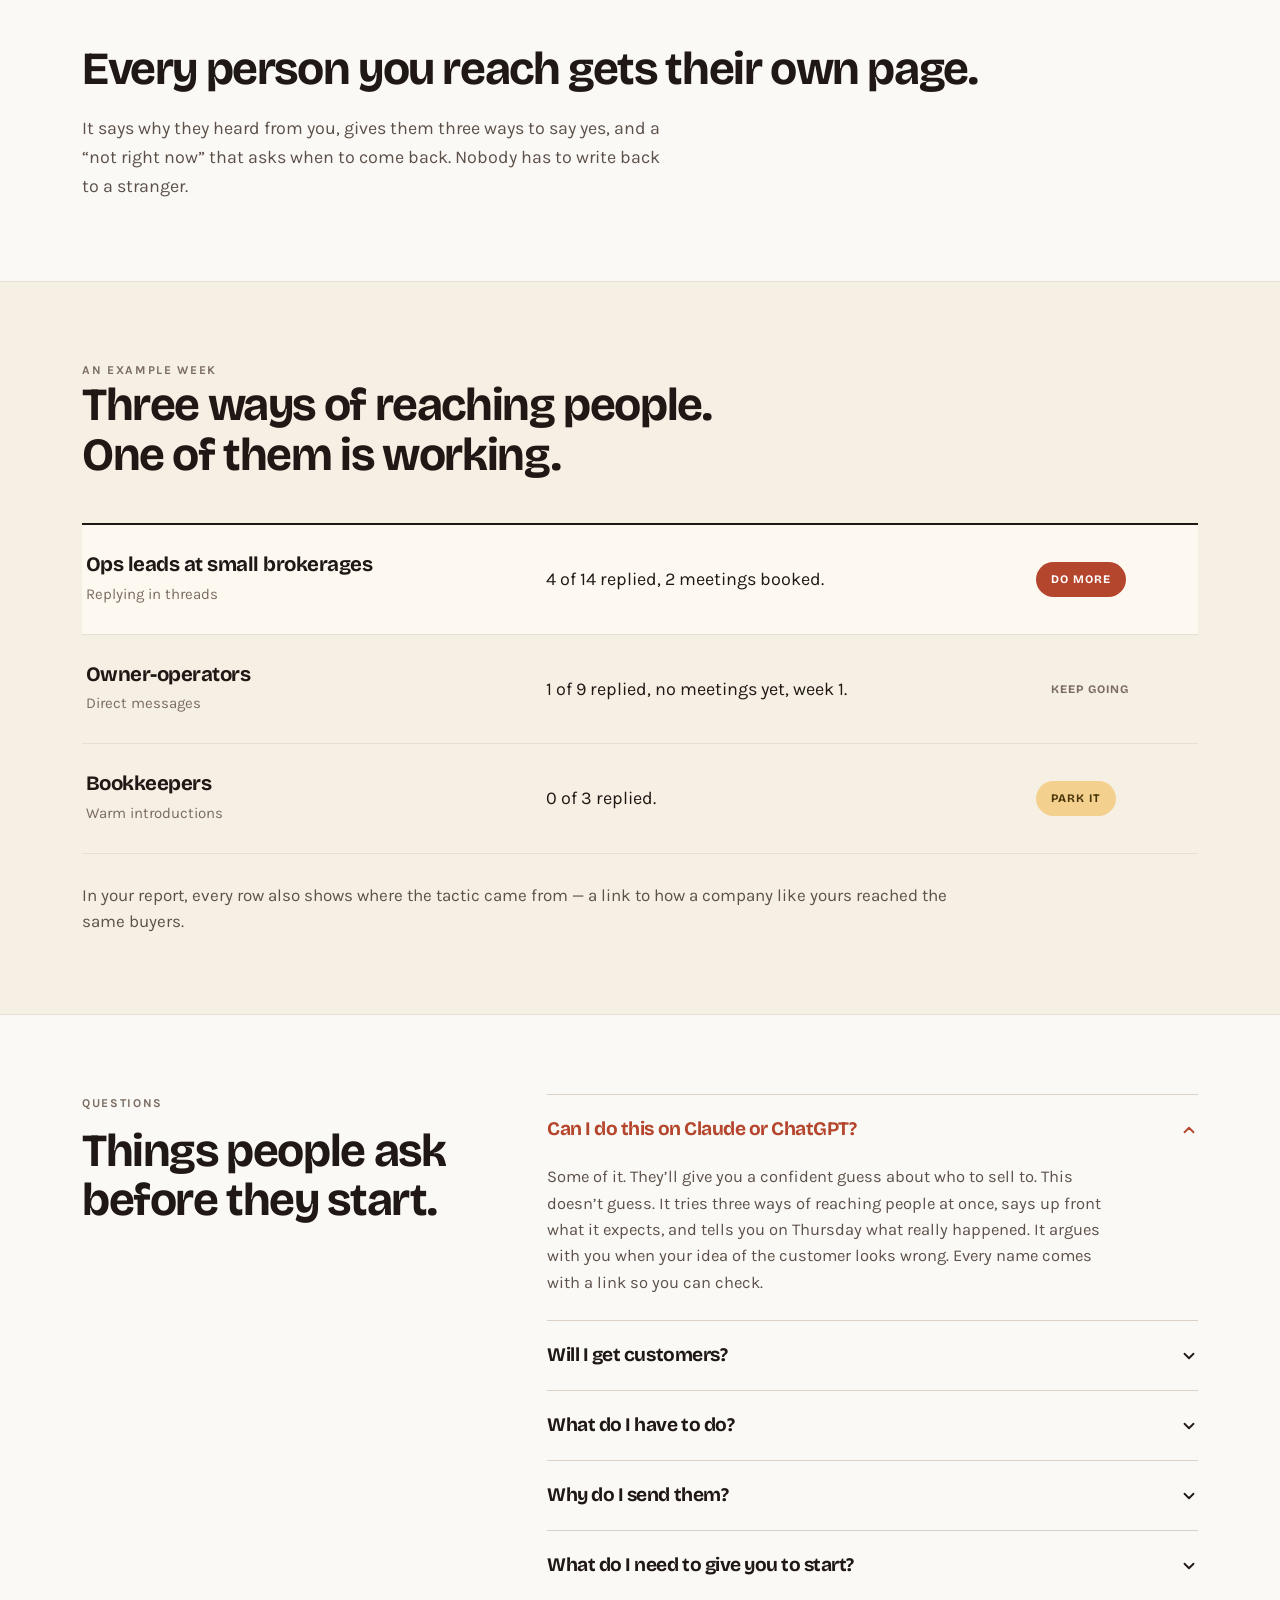
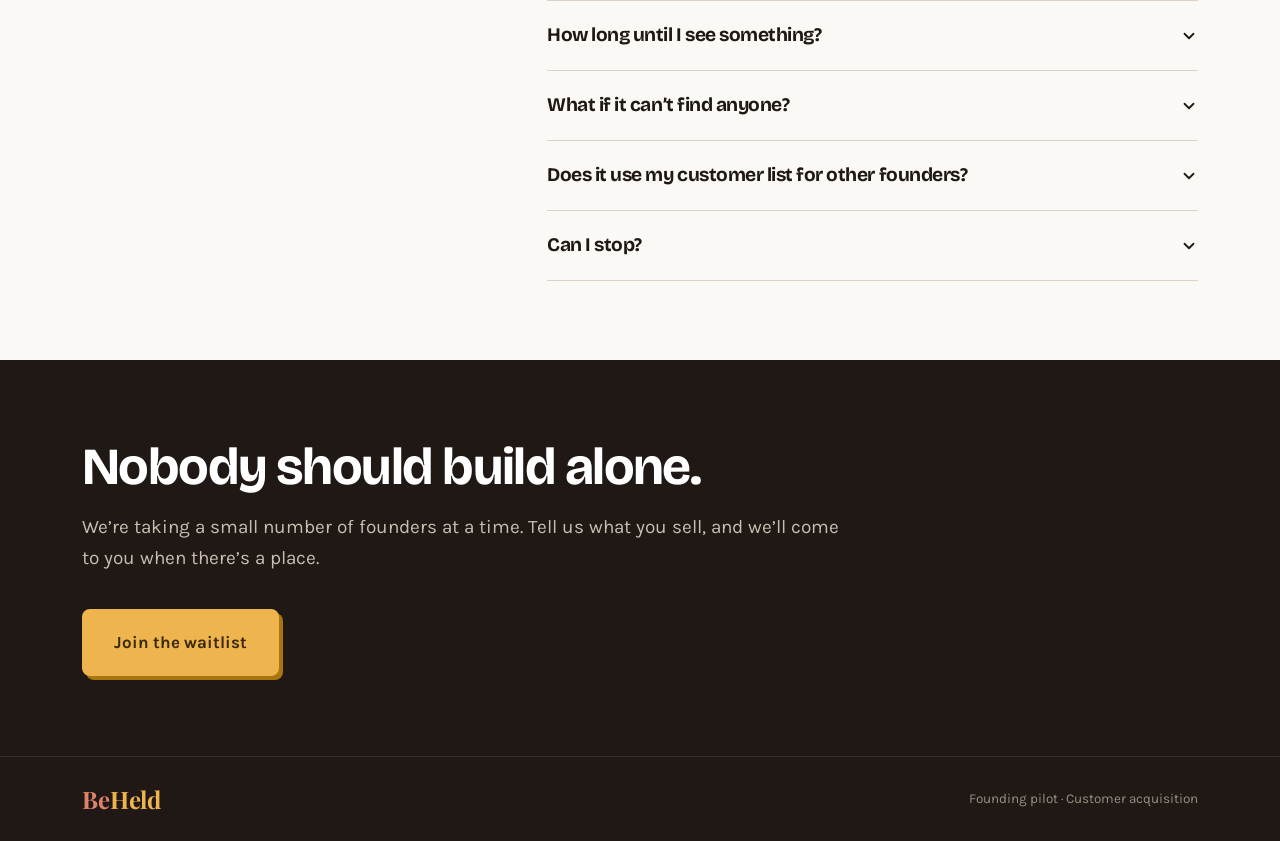
==== commit 5426c5ca: "feat: replace the free offer with a waitlist There is no free first run any more. Every CTA — nav, h" ====
--- a/index.html
+++ b/index.html
@@ -3,8 +3,8 @@
 <head>
 <meta charset="UTF-8">
 <meta name="viewport" content="width=device-width, initial-scale=1.0">
-<title>BeHeld · Your always-on customer finder.</title>
-<meta name="description" content="It finds people who might buy what you made, and tells you which way of reaching them worked. Nothing goes out unless you have read it and sent it yourself.">
+<title>BeHeld · Stop guessing how to reach your customers.</title>
+<meta name="description" content="BeHeld finds the people who fit, reaches them two ways, and shows you what’s working. Nothing goes out unless you have read it and sent it yourself.">
 <link rel="canonical" href="https://beheld.tech/">
 <meta name="theme-color" content="#FBF9F5">
 
@@ -12,16 +12,16 @@
 <meta property="og:type" content="website">
 <meta property="og:site_name" content="BeHeld">
 <meta property="og:url" content="https://beheld.tech/">
-<meta property="og:title" content="BeHeld · Your always-on customer finder.">
-<meta property="og:description" content="It finds people who might buy what you made, and tells you which way of reaching them worked. Nothing goes out unless you have read it and sent it yourself.">
-<meta property="og:image" content="https://beheld.tech/assets/img/og-customer-finder.png">
+<meta property="og:title" content="BeHeld · Stop guessing how to reach your customers.">
+<meta property="og:description" content="BeHeld finds the people who fit, reaches them two ways, and shows you what’s working. Nothing goes out unless you have read it and sent it yourself.">
+<meta property="og:image" content="https://beheld.tech/assets/img/og-waitlist.png">
 <meta property="og:image:width" content="1200">
 <meta property="og:image:height" content="630">
-<meta property="og:image:alt" content="BeHeld · your always-on customer finder. It finds people who might buy what you made, and tells you which way of reaching them worked.">
+<meta property="og:image:alt" content="BeHeld · stop guessing how to reach your customers. It finds the people who fit, reaches them two ways, and shows you what is working.">
 <meta name="twitter:card" content="summary_large_image">
-<meta name="twitter:title" content="BeHeld · Your always-on customer finder.">
-<meta name="twitter:description" content="It finds people who might buy what you made, and tells you which way of reaching them worked. Nothing goes out unless you have read it and sent it yourself.">
-<meta name="twitter:image" content="https://beheld.tech/assets/img/og-customer-finder.png">
+<meta name="twitter:title" content="BeHeld · Stop guessing how to reach your customers.">
+<meta name="twitter:description" content="BeHeld finds the people who fit, reaches them two ways, and shows you what’s working. Nothing goes out unless you have read it and sent it yourself.">
+<meta name="twitter:image" content="https://beheld.tech/assets/img/og-waitlist.png">
 
 <link rel="icon" href="/assets/img/favicon.svg" type="image/svg+xml">
 <link rel="apple-touch-icon" href="/assets/img/apple-touch-icon.png">
@@ -43,7 +43,7 @@
       <a href="#week">An example week</a>
       <a href="#faq">Questions</a>
     </nav>
-    <a class="nav__cta" href="https://tally.so/r/QK9bQG">Start free</a>
+    <a class="nav__cta" href="https://tally.so/r/QK9bQG">Join the waitlist</a>
   </div>
 </header>
 
@@ -59,7 +59,7 @@
       <h1>Stop guessing how to reach your customers.</h1>
       <p class="hero__lede">BeHeld finds the people who fit, reaches them two ways, and shows you what’s working.</p>
       <div class="btn-row">
-        <a class="btn btn--primary" href="https://tally.so/r/QK9bQG">Start free</a>
+        <a class="btn btn--primary" href="https://tally.so/r/QK9bQG">Join the waitlist</a>
         <a class="btn btn--ghost" href="#week">See an example week</a>
       </div>
       <p class="fine">Know within a week which inbound or outbound tactic is bringing people in.</p>
@@ -246,8 +246,8 @@
 <section class="section close">
   <div class="wrap">
     <h2>Nobody should build alone.</h2>
-    <p>Your first run is free. Tell it what you sell, and it starts looking this week.</p>
-    <div class="btn-row"><a class="btn btn--gold" href="https://tally.so/r/QK9bQG">Start free</a></div>
+    <p>We’re taking a small number of founders at a time. Tell us what you sell, and we’ll come to you when there’s a place.</p>
+    <div class="btn-row"><a class="btn btn--gold" href="https://tally.so/r/QK9bQG">Join the waitlist</a></div>
   </div>
 </section>
 
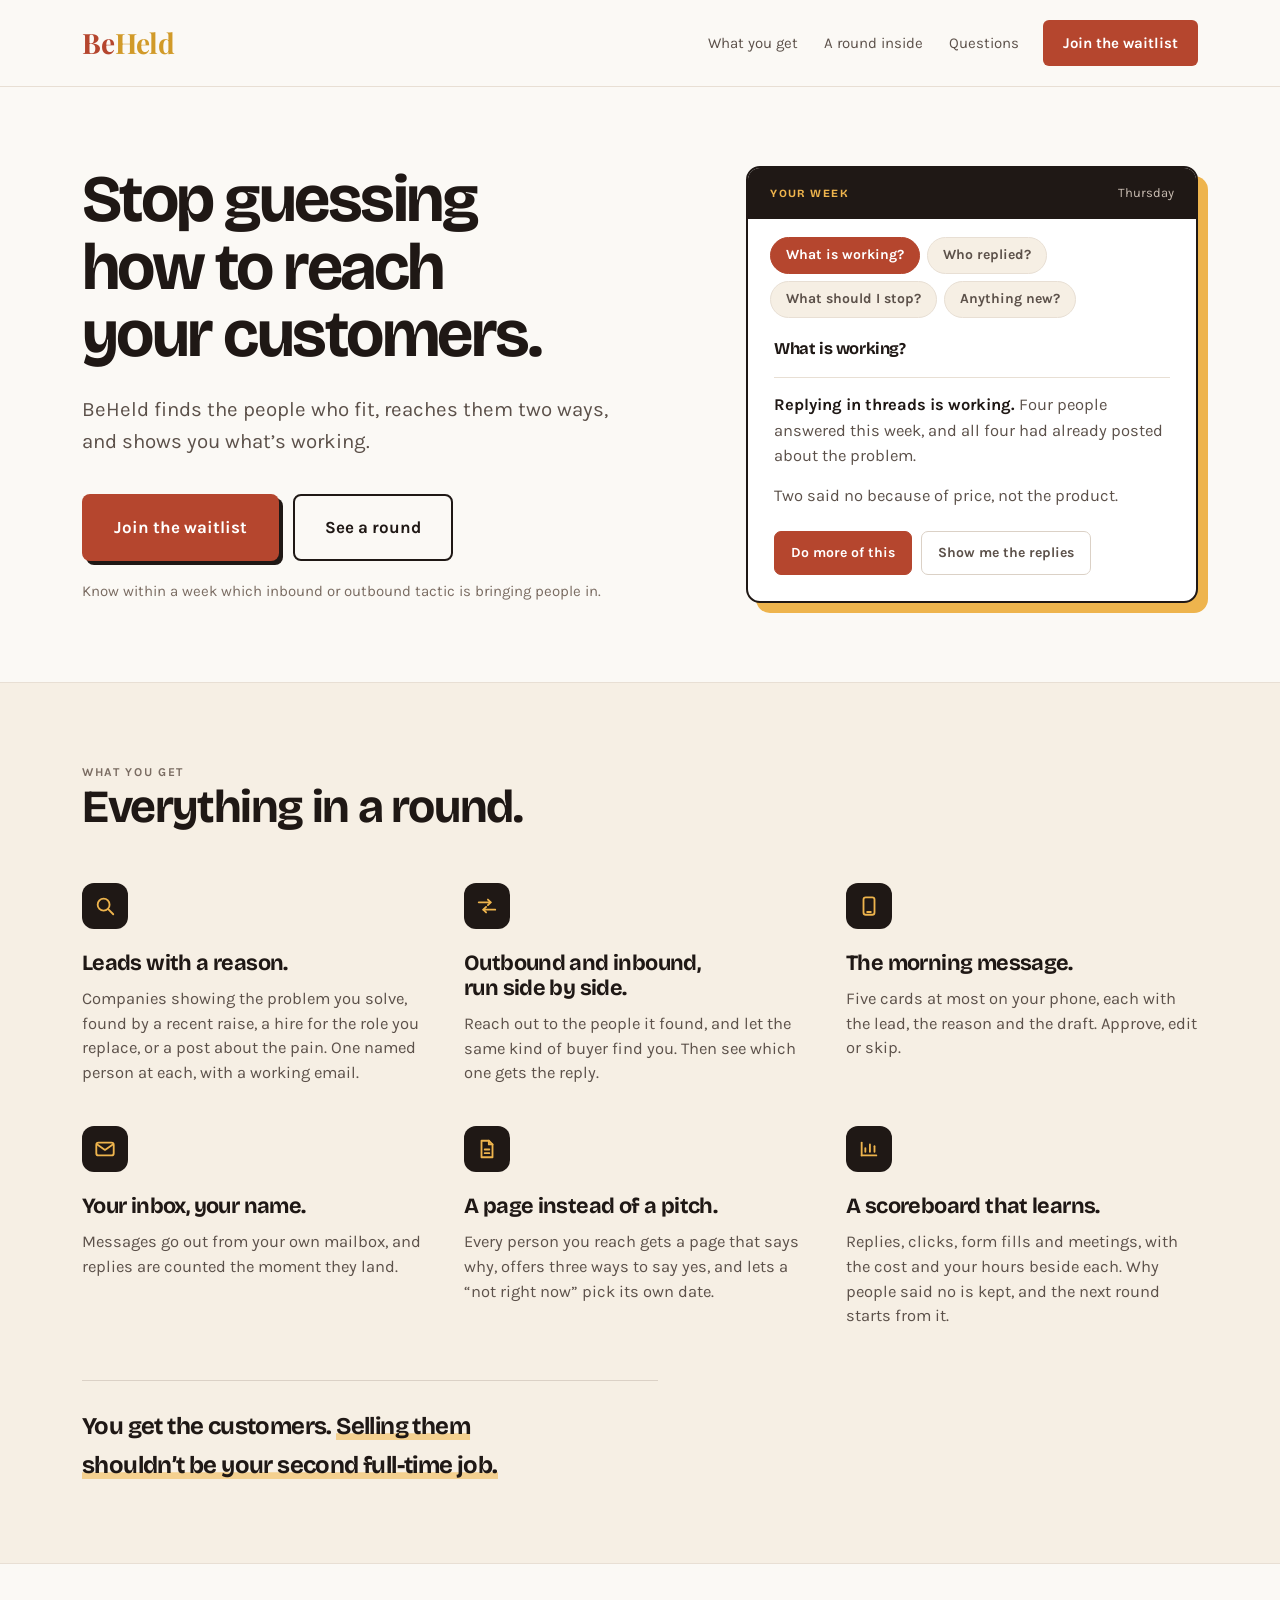
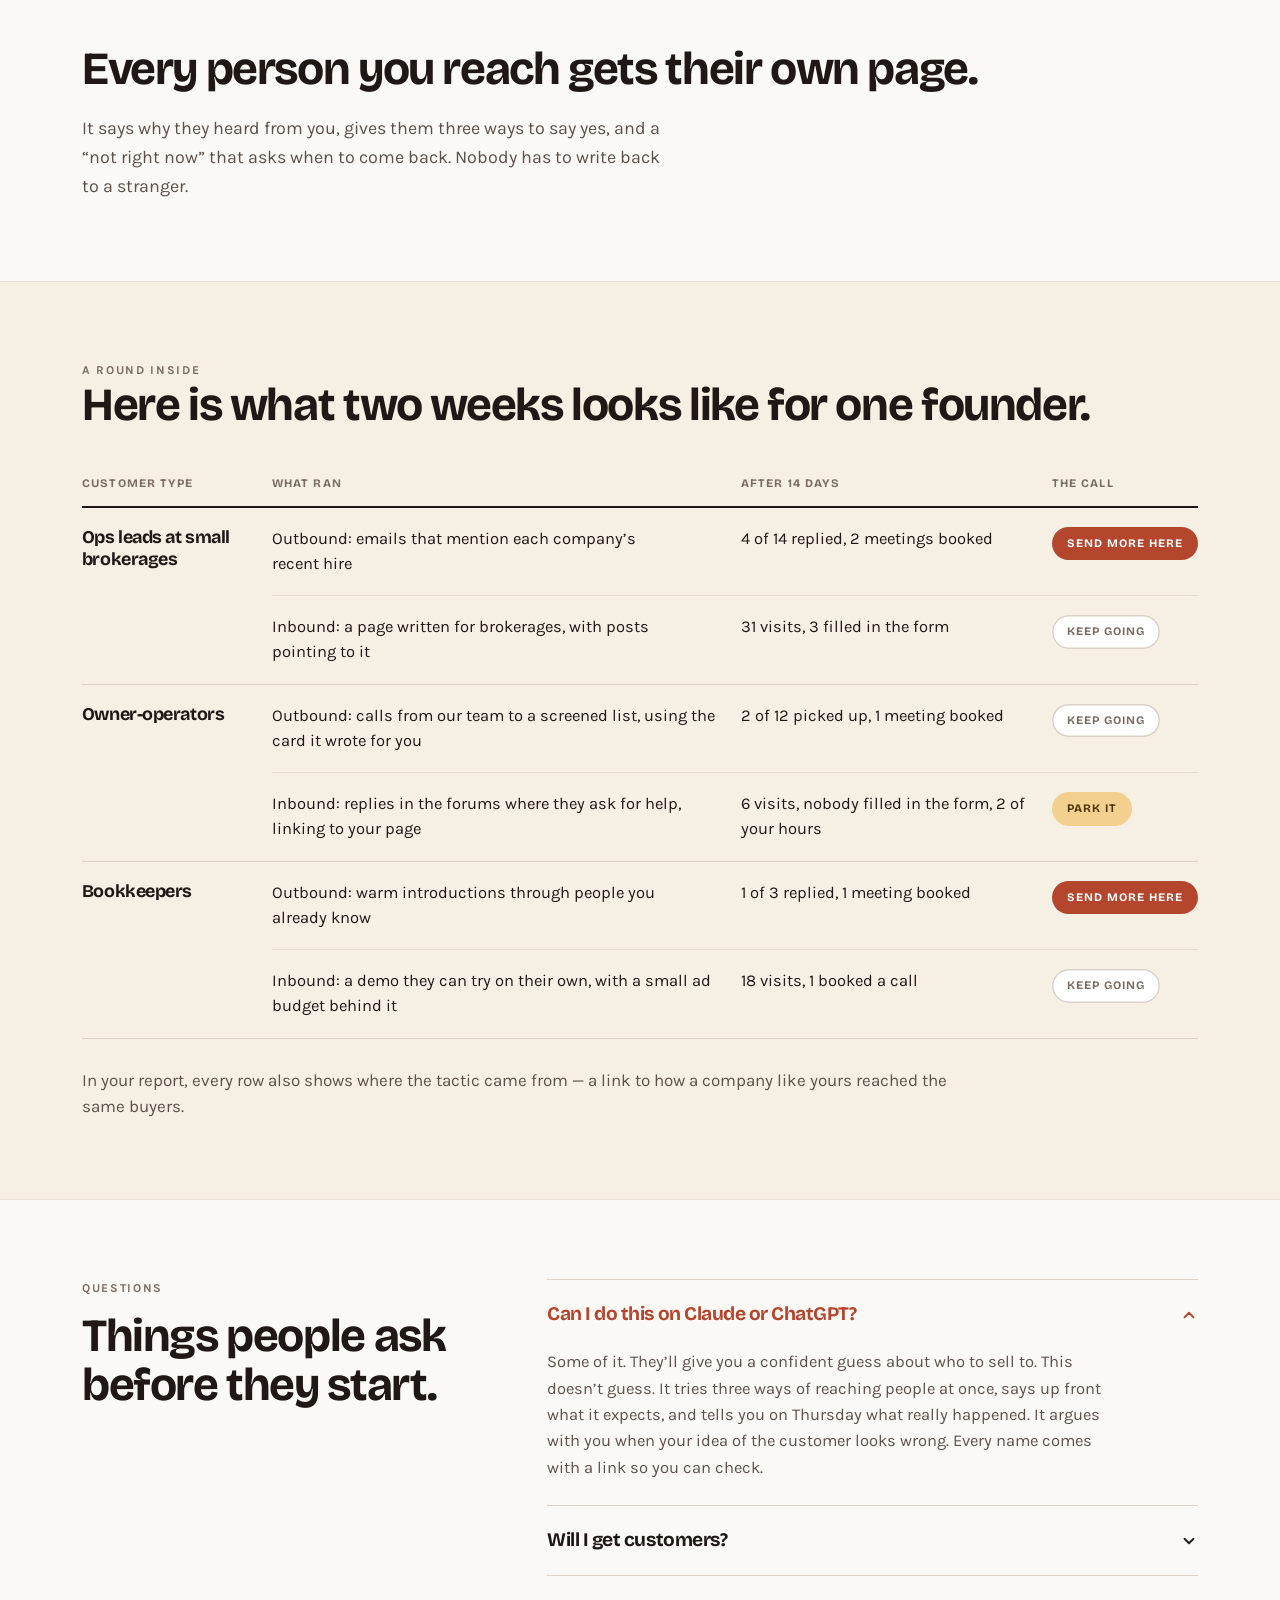
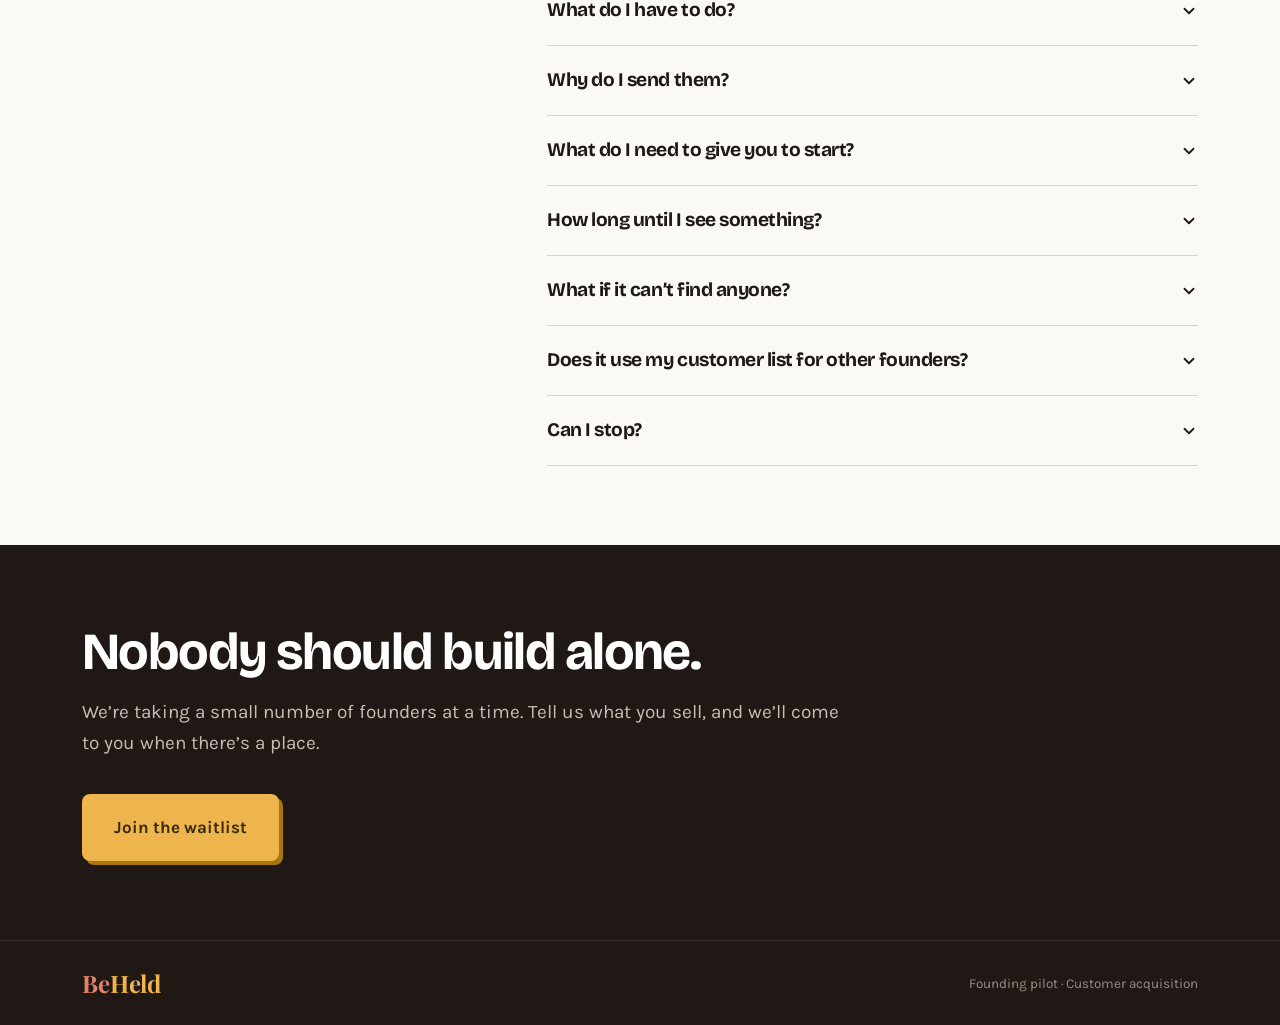
==== commit cccb7921: "feat: show a round as a table, outbound against inbound Replaces the three-row example-week board wi" ====
--- a/index.html
+++ b/index.html
@@ -40,7 +40,7 @@
     <a class="logo" href="#top"><b>Be</b><i>Held</i></a>
     <nav class="nav__links" aria-label="Primary">
       <a href="#what">What you get</a>
-      <a href="#week">An example week</a>
+      <a href="#week">A round inside</a>
       <a href="#faq">Questions</a>
     </nav>
     <a class="nav__cta" href="https://tally.so/r/QK9bQG">Join the waitlist</a>
@@ -60,7 +60,7 @@
       <p class="hero__lede">BeHeld finds the people who fit, reaches them two ways, and shows you what’s working.</p>
       <div class="btn-row">
         <a class="btn btn--primary" href="https://tally.so/r/QK9bQG">Join the waitlist</a>
-        <a class="btn btn--ghost" href="#week">See an example week</a>
+        <a class="btn btn--ghost" href="#week">See a round</a>
       </div>
       <p class="fine">Know within a week which inbound or outbound tactic is bringing people in.</p>
     </div>
@@ -161,32 +161,65 @@
   </div>
 </section>
 
-<!-- ══ 4 · AN EXAMPLE WEEK ══
-     The eyebrow says "An example week" and no real company is named, because
-     no race has produced data yet. When one has, swap in the real numbers,
-     change the eyebrow to "A real week", and change the hero button above to
-     match. Do not do one without the others. -->
+<!-- ══ 4 · A ROUND INSIDE ══
+     The eyebrow says one founder and no real company is named, because no
+     round has produced data yet. When one has, name it, swap in the real
+     numbers, and change the eyebrow. Do not do one without the others. -->
 <section class="section band" id="week">
   <div class="wrap">
-    <p class="eyebrow">An example week</p>
-    <h2>Three ways of reaching people. One of them is working.</h2>
-
-    <div class="board">
-      <div class="board__r board__r--lead">
-        <div><p class="board__n">Ops leads at small brokerages</p><p class="board__t">Replying in threads</p></div>
-        <p class="board__res">4 of 14 replied, 2 meetings booked.</p>
-        <div><span class="verd verd--go">Do more</span></div>
-      </div>
-      <div class="board__r">
-        <div><p class="board__n">Owner-operators</p><p class="board__t">Direct messages</p></div>
-        <p class="board__res">1 of 9 replied, no meetings yet, week 1.</p>
-        <div><span class="verd verd--keep">Keep going</span></div>
-      </div>
-      <div class="board__r">
-        <div><p class="board__n">Bookkeepers</p><p class="board__t">Warm introductions</p></div>
-        <p class="board__res">0 of 3 replied.</p>
-        <div><span class="verd verd--park">Park it</span></div>
-      </div>
+    <p class="eyebrow">A round inside</p>
+    <h2>Here is what two weeks looks like for one founder.</h2>
+
+    <div class="round__wrap">
+      <table class="round">
+        <thead>
+          <tr>
+            <th scope="col">Customer type</th>
+            <th scope="col">What ran</th>
+            <th scope="col">After 14 days</th>
+            <th scope="col">The call</th>
+          </tr>
+        </thead>
+        <tbody>
+          <tr>
+            <th class="round__who" scope="rowgroup" rowspan="2">Ops leads at small brokerages</th>
+            <td data-l="What ran">Outbound: emails that mention each company’s recent hire</td>
+            <td data-l="After 14 days">4 of 14 replied, 2 meetings booked</td>
+            <td data-l="The call"><span class="verd verd--go">Send more here</span></td>
+          </tr>
+          <tr>
+            <td data-l="What ran">Inbound: a page written for brokerages, with posts pointing to it</td>
+            <td data-l="After 14 days">31 visits, 3 filled in the form</td>
+            <td data-l="The call"><span class="verd verd--keep">Keep going</span></td>
+          </tr>
+        </tbody>
+        <tbody>
+          <tr>
+            <th class="round__who" scope="rowgroup" rowspan="2">Owner-operators</th>
+            <td data-l="What ran">Outbound: calls from our team to a screened list, using the card it wrote for you</td>
+            <td data-l="After 14 days">2 of 12 picked up, 1 meeting booked</td>
+            <td data-l="The call"><span class="verd verd--keep">Keep going</span></td>
+          </tr>
+          <tr>
+            <td data-l="What ran">Inbound: replies in the forums where they ask for help, linking to your page</td>
+            <td data-l="After 14 days">6 visits, nobody filled in the form, 2 of your hours</td>
+            <td data-l="The call"><span class="verd verd--park">Park it</span></td>
+          </tr>
+        </tbody>
+        <tbody>
+          <tr>
+            <th class="round__who" scope="rowgroup" rowspan="2">Bookkeepers</th>
+            <td data-l="What ran">Outbound: warm introductions through people you already know</td>
+            <td data-l="After 14 days">1 of 3 replied, 1 meeting booked</td>
+            <td data-l="The call"><span class="verd verd--go">Send more here</span></td>
+          </tr>
+          <tr>
+            <td data-l="What ran">Inbound: a demo they can try on their own, with a small ad budget behind it</td>
+            <td data-l="After 14 days">18 visits, 1 booked a call</td>
+            <td data-l="The call"><span class="verd verd--keep">Keep going</span></td>
+          </tr>
+        </tbody>
+      </table>
     </div>
 
     <p class="board__foot">In your report, every row also shows where the tactic came from — a link to how a company like yours reached the same buyers.</p>
--- a/assets/css/styles.css
+++ b/assets/css/styles.css
@@ -208,29 +208,52 @@
 @media (max-width: 1000px) { .four { grid-template-columns: repeat(2, minmax(0, 1fr)); gap: 34px 26px; } }
 @media (max-width: 560px) { .four { grid-template-columns: minmax(0, 1fr); } }
 
-/* ---------- an example week ---------- */
-.board { margin-top: clamp(30px, 3.4vw, 44px); border-top: 2px solid var(--ink); }
-.board__r {
-  display: grid; grid-template-columns: minmax(0, 1.4fr) minmax(0, 1.5fr) 158px;
-  gap: 40px; align-items: center; padding: 28px 4px;
-  border-bottom: 1.5px solid var(--line);
-}
-.board__r--lead { background: #FDF9F1; }
-.board__n { font-family: var(--display); font-weight: 700; font-size: clamp(19px, 1.6vw, 21px); letter-spacing: -0.025em; line-height: 1.2; }
-.board__t { font-size: 15px; color: var(--muted-2); margin-top: 4px; }
-.board__res { font-size: 18px; line-height: 1.5; text-wrap: pretty; }
+/* ---------- a round inside ----------
+   A real table, so the columns are announced with the cells. Below 860px
+   each customer type becomes one card and the column heads move onto the
+   cells as labels, which is what the data-l attributes are for. */
+.round__wrap { margin-top: clamp(30px, 3.4vw, 44px); overflow-x: auto; }
+.round { width: 100%; border-collapse: collapse; text-align: left; }
+.round thead th {
+  font-family: var(--display); font-size: 11.5px; font-weight: 700; letter-spacing: 0.1em;
+  text-transform: uppercase; color: var(--muted-2); padding: 0 26px 14px 0;
+  border-bottom: 2px solid var(--ink); white-space: nowrap;
+}
+.round thead th:last-child, .round td:last-child { padding-right: 0; }
+.round tbody { border-bottom: 1.5px solid var(--line-soft); }
+.round td { padding: 19px 26px 19px 0; vertical-align: top; font-size: 16.5px; line-height: 1.5; text-wrap: pretty; }
+.round tbody tr + tr td { border-top: 1.5px solid var(--line); }
+.round__who {
+  font-family: var(--display); font-weight: 700; font-size: clamp(17px, 1.4vw, 19px);
+  letter-spacing: -0.025em; line-height: 1.22; vertical-align: top;
+  padding: 19px 26px 19px 0; width: 17%; min-width: 9em;
+}
 .verd {
   font-family: var(--display); font-size: 11.5px; font-weight: 700; letter-spacing: 0.09em;
   text-transform: uppercase; border-radius: 999px; padding: 8px 15px; display: inline-block;
+  white-space: nowrap;
 }
 .verd--go { background: var(--brand); color: #FFF; }
-.verd--keep { background: var(--band); color: var(--muted-2); }
+.verd--keep { background: var(--card); color: var(--muted-2); box-shadow: inset 0 0 0 1.5px var(--line-soft); }
 .verd--park { background: var(--gold-soft); color: var(--gold-ink); }
 .board__foot { margin-top: 28px; font-size: 17px; line-height: 1.55; color: var(--muted); max-width: 52em; text-wrap: pretty; }
-@media (max-width: 820px) {
-  .board__r { grid-template-columns: minmax(0, 1fr); gap: 10px; padding-block: 22px; }
-  .board__r--lead { padding-inline: 14px; }
-  .verd { margin-top: 4px; }
+
+@media (max-width: 860px) {
+  .round__wrap { overflow-x: visible; }
+  .round, .round tbody, .round tr, .round td, .round__who { display: block; width: auto; }
+  .round thead { position: absolute; width: 1px; height: 1px; overflow: hidden; clip: rect(0 0 0 0); white-space: nowrap; }
+  .round tbody { border-bottom: 0; border-top: 2px solid var(--ink); padding-block: 20px 24px; }
+  .round__who { min-width: 0; padding: 0 0 4px; font-size: 21px; }
+  .round tr { padding-top: 16px; }
+  .round td { padding: 0 0 8px; border-top: 0; }
+  .round tbody tr + tr td { border-top: 0; }
+  .round td[data-l]::before {
+    content: attr(data-l) ""; display: block; margin-bottom: 2px;
+    font-family: var(--display); font-size: 11px; font-weight: 700; letter-spacing: 0.1em;
+    text-transform: uppercase; color: var(--muted-3);
+  }
+  .round td:last-child { padding-bottom: 0; }
+  .verd { margin-top: 2px; }
 }
 
 /* ---------- questions ----------
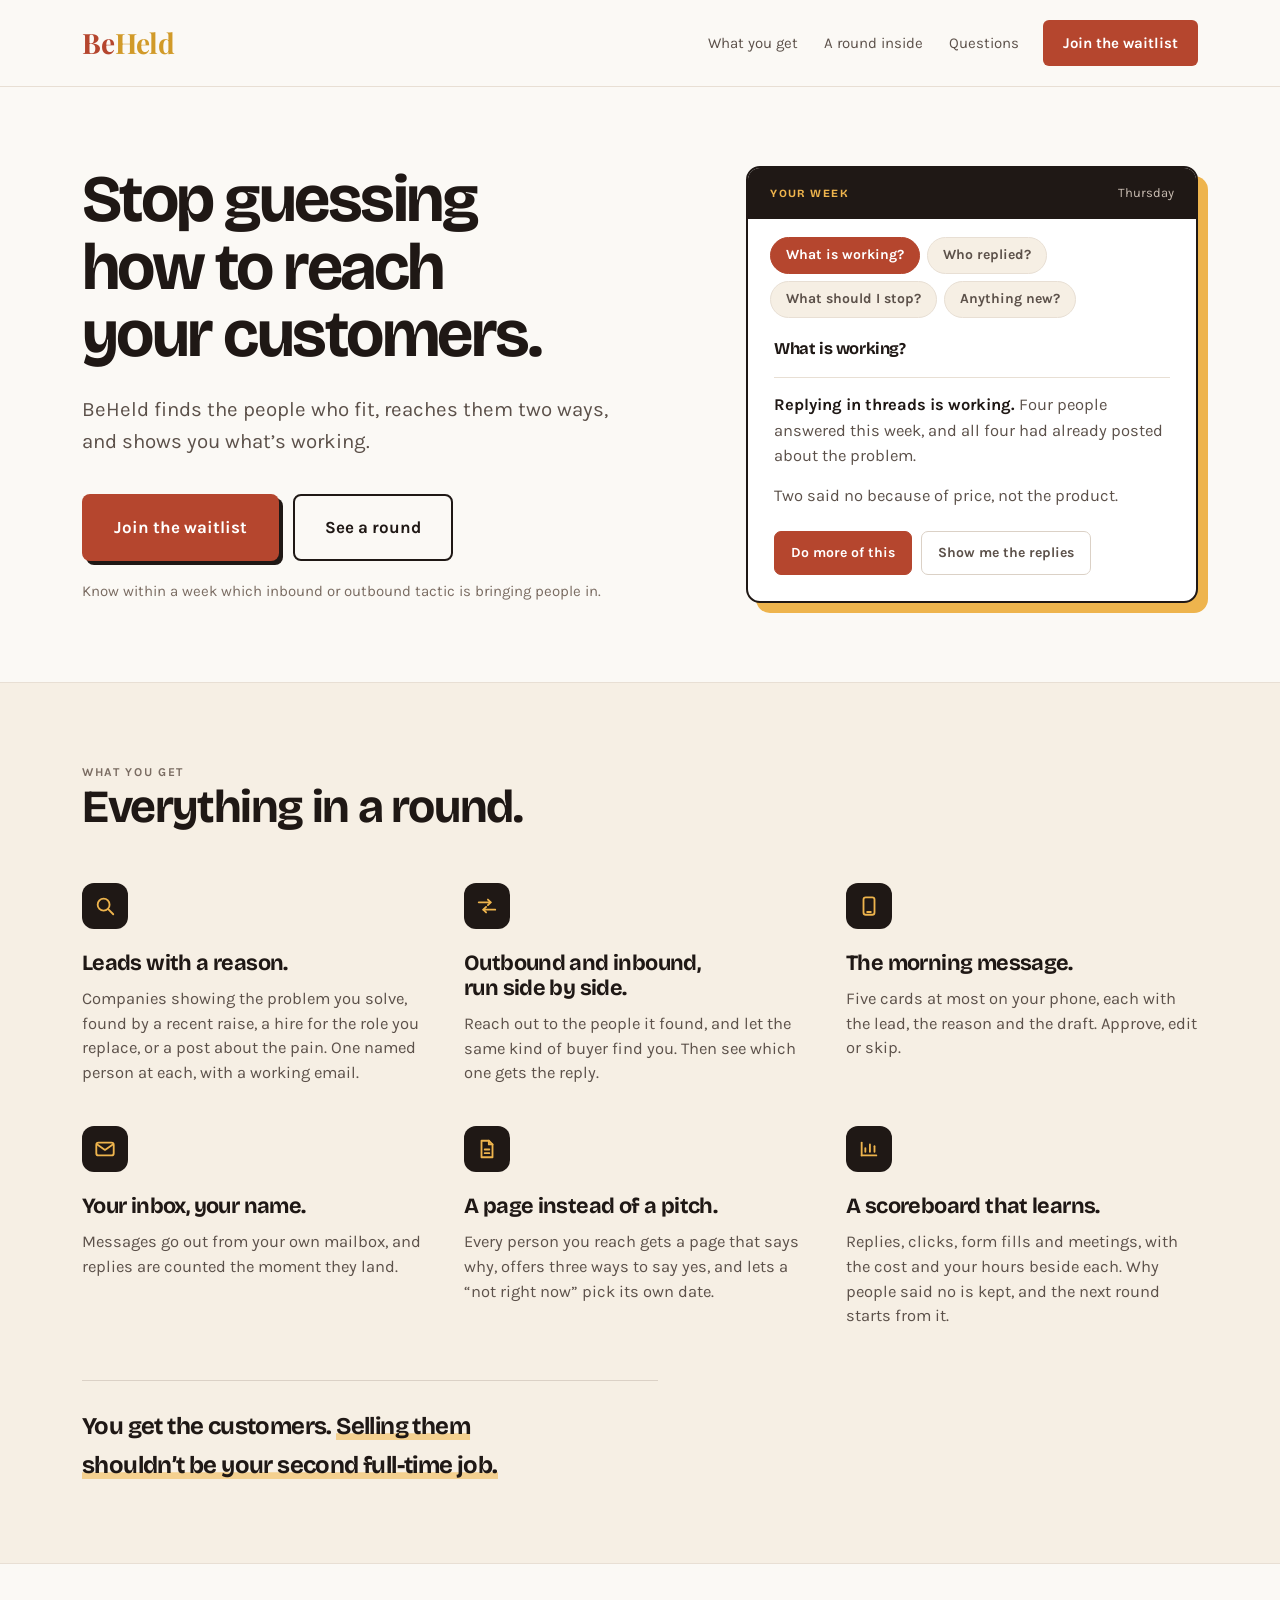
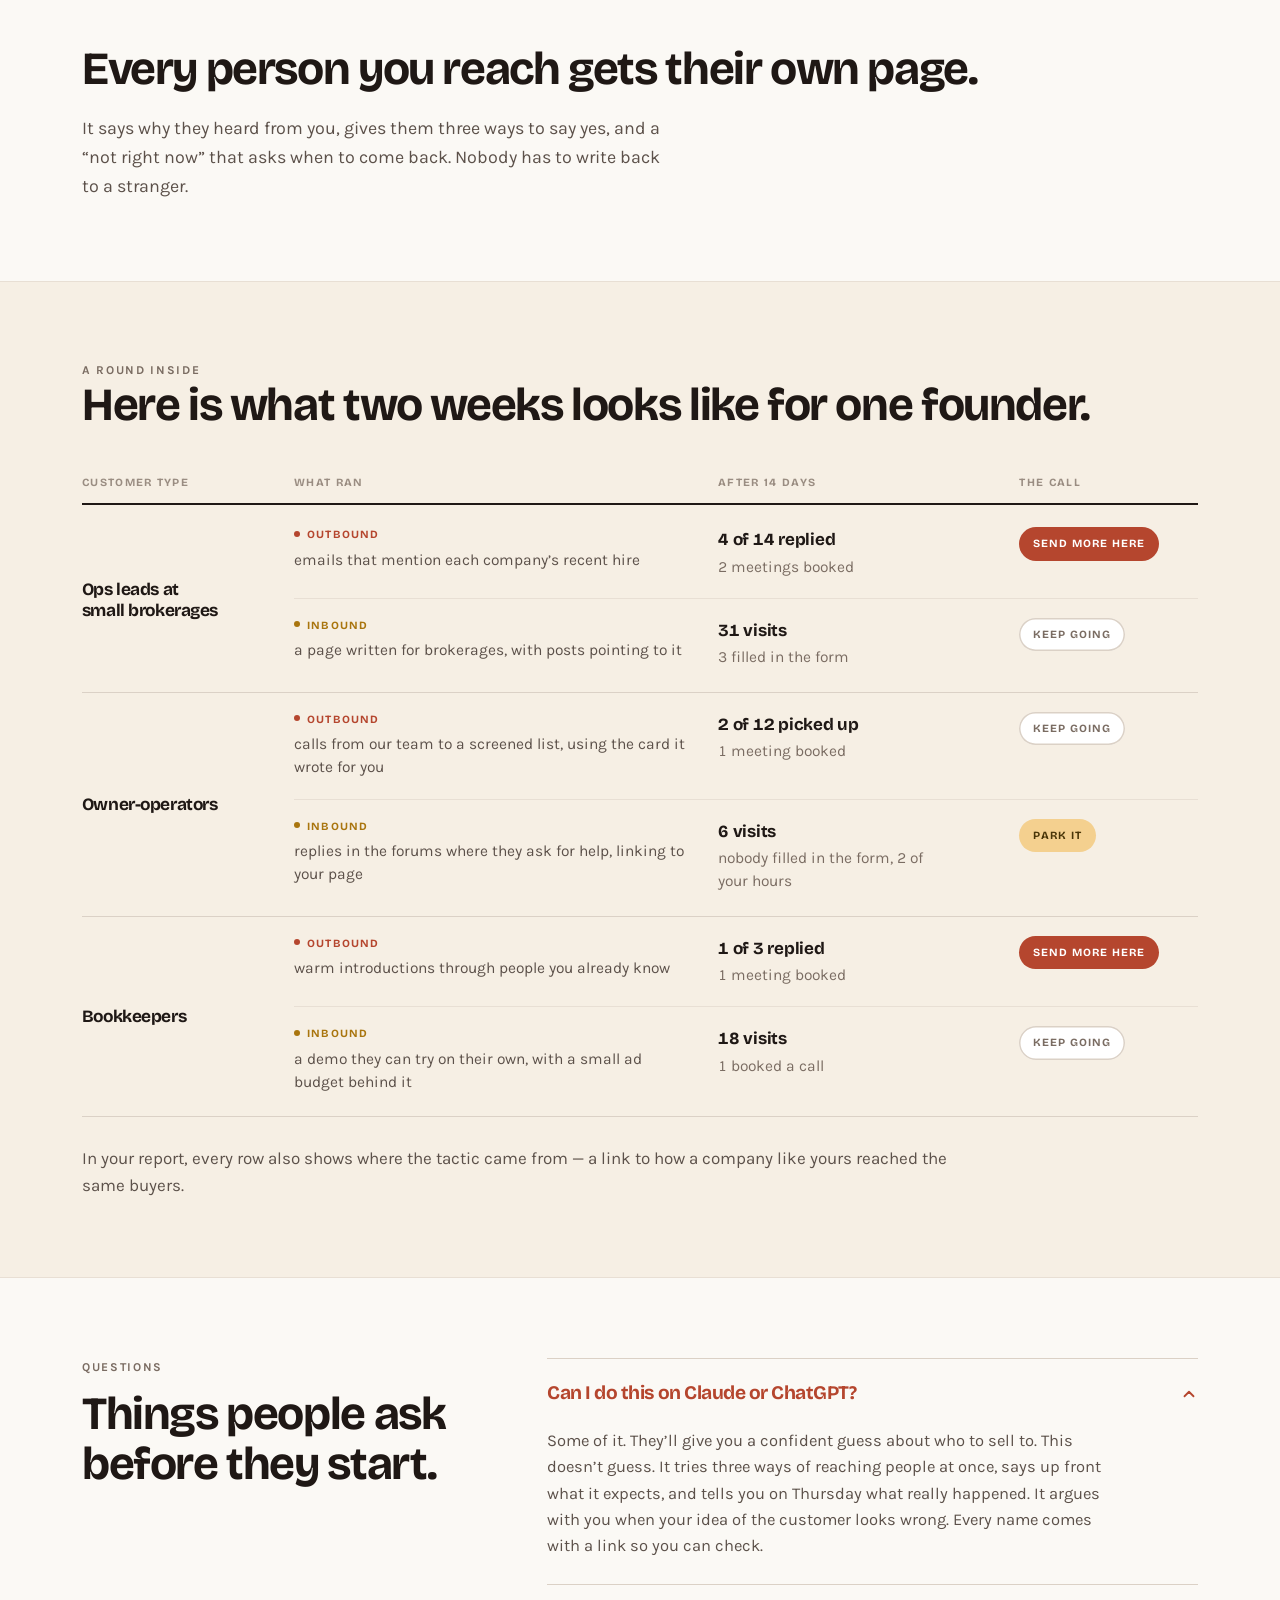
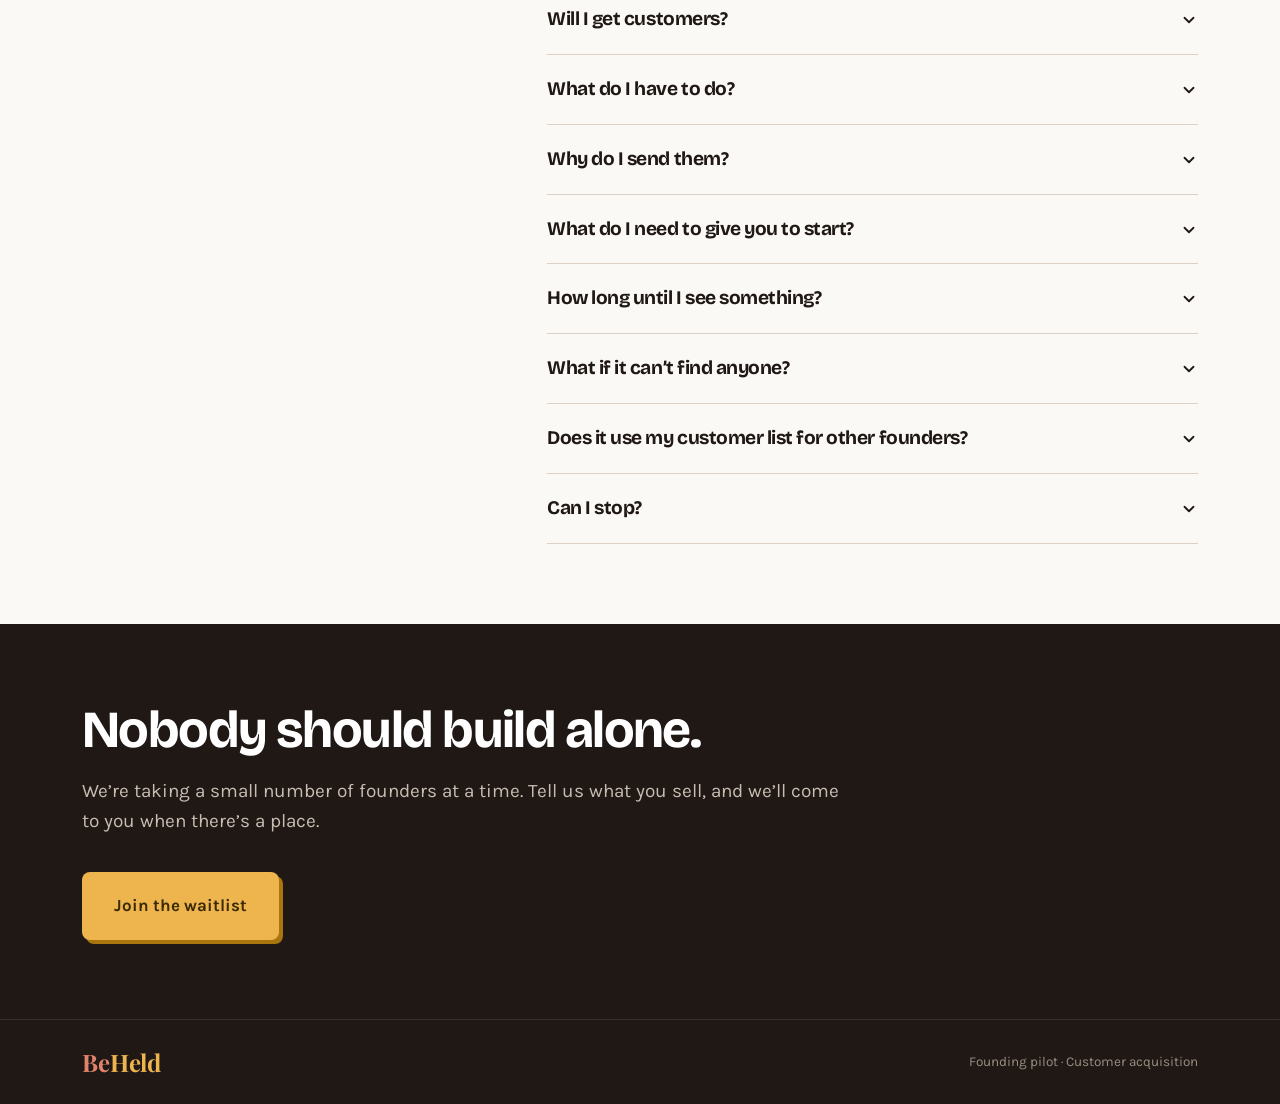
==== commit 4648ee4c: "fix: bust the stylesheet cache, and give the round table a hierarchy The table shipped unstyled for " ====
--- a/index.html
+++ b/index.html
@@ -29,7 +29,7 @@
 <link rel="preconnect" href="https://fonts.googleapis.com">
 <link rel="preconnect" href="https://fonts.gstatic.com" crossorigin>
 <link href="https://fonts.googleapis.com/css2?family=Bricolage+Grotesque:opsz,wght@12..96,400..800&family=Karla:ital,wght@0,400;0,500;0,600;0,700;1,400&family=Playfair+Display:ital,wght@0,700;1,700&display=swap" rel="stylesheet">
-<link rel="stylesheet" href="/assets/css/styles.css?v=22">
+<link rel="stylesheet" href="/assets/css/styles.css?v=23">
 </head>
 <body>
 <a class="skip" href="#main">Skip to content</a>
@@ -172,6 +172,7 @@
 
     <div class="round__wrap">
       <table class="round">
+        <colgroup><col class="c-who"><col class="c-ran"><col class="c-res"><col class="c-call"></colgroup>
         <thead>
           <tr>
             <th scope="col">Customer type</th>
@@ -183,40 +184,40 @@
         <tbody>
           <tr>
             <th class="round__who" scope="rowgroup" rowspan="2">Ops leads at small brokerages</th>
-            <td data-l="What ran">Outbound: emails that mention each company’s recent hire</td>
-            <td data-l="After 14 days">4 of 14 replied, 2 meetings booked</td>
-            <td data-l="The call"><span class="verd verd--go">Send more here</span></td>
-          </tr>
-          <tr>
-            <td data-l="What ran">Inbound: a page written for brokerages, with posts pointing to it</td>
-            <td data-l="After 14 days">31 visits, 3 filled in the form</td>
-            <td data-l="The call"><span class="verd verd--keep">Keep going</span></td>
+            <td class="round__ran" data-l="What ran"><span class="chan chan--out">Outbound</span>emails that mention each company’s recent hire</td>
+            <td class="round__res" data-l="After 14 days"><b>4 of 14 replied</b><span>2 meetings booked</span></td>
+            <td class="round__call" data-l="The call"><span class="verd verd--go">Send more here</span></td>
+          </tr>
+          <tr>
+            <td class="round__ran" data-l="What ran"><span class="chan chan--in">Inbound</span>a page written for brokerages, with posts pointing to it</td>
+            <td class="round__res" data-l="After 14 days"><b>31 visits</b><span>3 filled in the form</span></td>
+            <td class="round__call" data-l="The call"><span class="verd verd--keep">Keep going</span></td>
           </tr>
         </tbody>
         <tbody>
           <tr>
             <th class="round__who" scope="rowgroup" rowspan="2">Owner-operators</th>
-            <td data-l="What ran">Outbound: calls from our team to a screened list, using the card it wrote for you</td>
-            <td data-l="After 14 days">2 of 12 picked up, 1 meeting booked</td>
-            <td data-l="The call"><span class="verd verd--keep">Keep going</span></td>
-          </tr>
-          <tr>
-            <td data-l="What ran">Inbound: replies in the forums where they ask for help, linking to your page</td>
-            <td data-l="After 14 days">6 visits, nobody filled in the form, 2 of your hours</td>
-            <td data-l="The call"><span class="verd verd--park">Park it</span></td>
+            <td class="round__ran" data-l="What ran"><span class="chan chan--out">Outbound</span>calls from our team to a screened list, using the card it wrote for you</td>
+            <td class="round__res" data-l="After 14 days"><b>2 of 12 picked up</b><span>1 meeting booked</span></td>
+            <td class="round__call" data-l="The call"><span class="verd verd--keep">Keep going</span></td>
+          </tr>
+          <tr>
+            <td class="round__ran" data-l="What ran"><span class="chan chan--in">Inbound</span>replies in the forums where they ask for help, linking to your page</td>
+            <td class="round__res" data-l="After 14 days"><b>6 visits</b><span>nobody filled in the form, 2 of your hours</span></td>
+            <td class="round__call" data-l="The call"><span class="verd verd--park">Park it</span></td>
           </tr>
         </tbody>
         <tbody>
           <tr>
             <th class="round__who" scope="rowgroup" rowspan="2">Bookkeepers</th>
-            <td data-l="What ran">Outbound: warm introductions through people you already know</td>
-            <td data-l="After 14 days">1 of 3 replied, 1 meeting booked</td>
-            <td data-l="The call"><span class="verd verd--go">Send more here</span></td>
-          </tr>
-          <tr>
-            <td data-l="What ran">Inbound: a demo they can try on their own, with a small ad budget behind it</td>
-            <td data-l="After 14 days">18 visits, 1 booked a call</td>
-            <td data-l="The call"><span class="verd verd--keep">Keep going</span></td>
+            <td class="round__ran" data-l="What ran"><span class="chan chan--out">Outbound</span>warm introductions through people you already know</td>
+            <td class="round__res" data-l="After 14 days"><b>1 of 3 replied</b><span>1 meeting booked</span></td>
+            <td class="round__call" data-l="The call"><span class="verd verd--go">Send more here</span></td>
+          </tr>
+          <tr>
+            <td class="round__ran" data-l="What ran"><span class="chan chan--in">Inbound</span>a demo they can try on their own, with a small ad budget behind it</td>
+            <td class="round__res" data-l="After 14 days"><b>18 visits</b><span>1 booked a call</span></td>
+            <td class="round__call" data-l="The call"><span class="verd verd--keep">Keep going</span></td>
           </tr>
         </tbody>
       </table>
--- a/assets/css/styles.css
+++ b/assets/css/styles.css
@@ -209,28 +209,53 @@
 @media (max-width: 560px) { .four { grid-template-columns: minmax(0, 1fr); } }
 
 /* ---------- a round inside ----------
-   A real table, so the columns are announced with the cells. Below 860px
-   each customer type becomes one card and the column heads move onto the
-   cells as labels, which is what the data-l attributes are for. */
+   A real table, so the columns are announced with the cells. The eye is
+   meant to land on the channel tag, then the number, then the pill — so
+   the prose in between is the quietest thing in the row. Below 900px each
+   customer type becomes one card and the column heads move onto the cells
+   as labels, which is what the data-l attributes are for. */
 .round__wrap { margin-top: clamp(30px, 3.4vw, 44px); overflow-x: auto; }
-.round { width: 100%; border-collapse: collapse; text-align: left; }
+.round { width: 100%; max-width: 1140px; border-collapse: collapse; text-align: left; }
+.c-who { width: 19%; } .c-ran { width: 38%; } .c-res { width: 27%; } .c-call { width: 16%; }
+
 .round thead th {
-  font-family: var(--display); font-size: 11.5px; font-weight: 700; letter-spacing: 0.1em;
-  text-transform: uppercase; color: var(--muted-2); padding: 0 26px 14px 0;
+  font-family: var(--display); font-size: 11px; font-weight: 700; letter-spacing: 0.12em;
+  text-transform: uppercase; color: var(--muted-3); padding: 0 28px 12px 0;
   border-bottom: 2px solid var(--ink); white-space: nowrap;
 }
 .round thead th:last-child, .round td:last-child { padding-right: 0; }
+
 .round tbody { border-bottom: 1.5px solid var(--line-soft); }
-.round td { padding: 19px 26px 19px 0; vertical-align: top; font-size: 16.5px; line-height: 1.5; text-wrap: pretty; }
+.round tbody:first-of-type tr:first-child td, .round tbody:first-of-type tr:first-child .round__who { padding-top: 22px; }
+.round tbody tr:last-child td, .round tbody tr:last-child .round__who { padding-bottom: 22px; }
+.round td { padding: 19px 28px 19px 0; vertical-align: top; }
 .round tbody tr + tr td { border-top: 1.5px solid var(--line); }
+
 .round__who {
-  font-family: var(--display); font-weight: 700; font-size: clamp(17px, 1.4vw, 19px);
-  letter-spacing: -0.025em; line-height: 1.22; vertical-align: top;
-  padding: 19px 26px 19px 0; width: 17%; min-width: 9em;
-}
+  font-family: var(--display); font-weight: 700; font-size: clamp(17px, 1.35vw, 19px);
+  letter-spacing: -0.025em; line-height: 1.22; color: var(--ink);
+  vertical-align: middle; padding: 18px 28px 18px 0; text-wrap: balance;
+}
+
+/* the channel is the thing you scan down, so it gets the colour */
+.chan {
+  display: block; margin-bottom: 5px; font-family: var(--display);
+  font-size: 11px; font-weight: 700; letter-spacing: 0.11em; text-transform: uppercase;
+}
+.chan::before { content: ""; display: inline-block; width: 6px; height: 6px; border-radius: 999px; margin-right: 7px; vertical-align: 1.5px; background: currentColor; }
+.chan--out { color: var(--brand); }
+.chan--in { color: var(--gold-dark); }
+.round__ran { font-size: 15.5px; line-height: 1.5; color: var(--muted); text-wrap: pretty; }
+
+/* the number first, the detail under it and quieter */
+.round__res { font-size: 15.5px; line-height: 1.5; font-variant-numeric: tabular-nums; }
+.round__res b { display: block; font-family: var(--display); font-weight: 700; font-size: 17px; letter-spacing: -0.015em; color: var(--ink); }
+.round__res span { display: block; margin-top: 3px; color: var(--muted-2); text-wrap: pretty; }
+
+.round__call { vertical-align: middle; }
 .verd {
-  font-family: var(--display); font-size: 11.5px; font-weight: 700; letter-spacing: 0.09em;
-  text-transform: uppercase; border-radius: 999px; padding: 8px 15px; display: inline-block;
+  font-family: var(--display); font-size: 11px; font-weight: 700; letter-spacing: 0.09em;
+  text-transform: uppercase; border-radius: 999px; padding: 8px 14px; display: inline-block;
   white-space: nowrap;
 }
 .verd--go { background: var(--brand); color: #FFF; }
@@ -238,22 +263,24 @@
 .verd--park { background: var(--gold-soft); color: var(--gold-ink); }
 .board__foot { margin-top: 28px; font-size: 17px; line-height: 1.55; color: var(--muted); max-width: 52em; text-wrap: pretty; }
 
-@media (max-width: 860px) {
+@media (max-width: 900px) {
   .round__wrap { overflow-x: visible; }
-  .round, .round tbody, .round tr, .round td, .round__who { display: block; width: auto; }
+  .round, .round tbody, .round tr, .round td, .round__who { display: block; width: auto; max-width: none; }
   .round thead { position: absolute; width: 1px; height: 1px; overflow: hidden; clip: rect(0 0 0 0); white-space: nowrap; }
-  .round tbody { border-bottom: 0; border-top: 2px solid var(--ink); padding-block: 20px 24px; }
-  .round__who { min-width: 0; padding: 0 0 4px; font-size: 21px; }
-  .round tr { padding-top: 16px; }
-  .round td { padding: 0 0 8px; border-top: 0; }
+  .round tbody { border-bottom: 0; border-top: 2px solid var(--ink); padding-block: 20px 26px; }
+  .round__who { padding: 0 0 12px; font-size: 21px; }
+  .round tbody:first-of-type tr:first-child td, .round tbody:first-of-type tr:first-child .round__who { padding-top: 0; }
+  .round tbody tr:last-child td, .round tbody tr:last-child .round__who { padding-bottom: 9px; }
+  .round tr { padding-top: 18px; }
+  .round td { padding: 0 0 9px; border-top: 0; }
   .round tbody tr + tr td { border-top: 0; }
   .round td[data-l]::before {
-    content: attr(data-l) ""; display: block; margin-bottom: 2px;
-    font-family: var(--display); font-size: 11px; font-weight: 700; letter-spacing: 0.1em;
+    content: attr(data-l); display: block; margin-bottom: 2px;
+    font-family: var(--display); font-size: 10.5px; font-weight: 700; letter-spacing: 0.11em;
     text-transform: uppercase; color: var(--muted-3);
   }
+  .round td.round__ran[data-l]::before { display: none; }
   .round td:last-child { padding-bottom: 0; }
-  .verd { margin-top: 2px; }
 }
 
 /* ---------- questions ----------
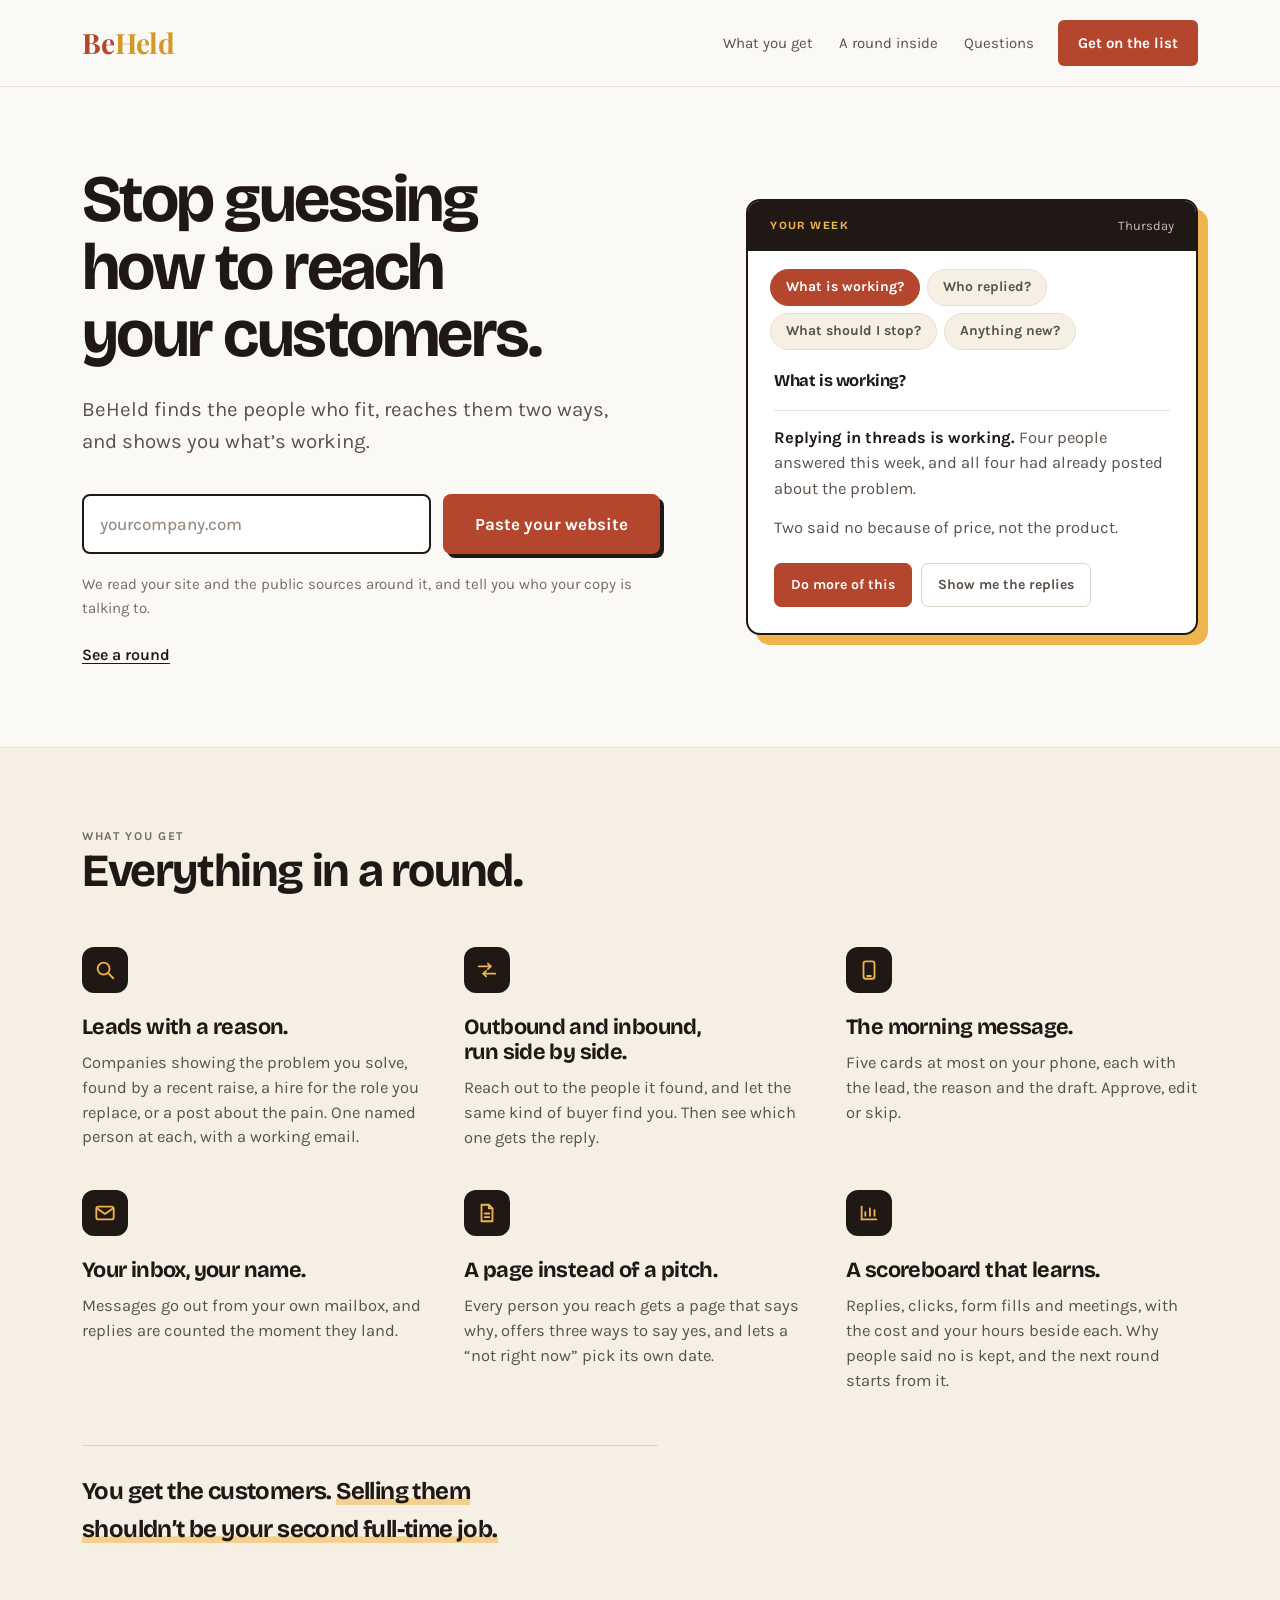
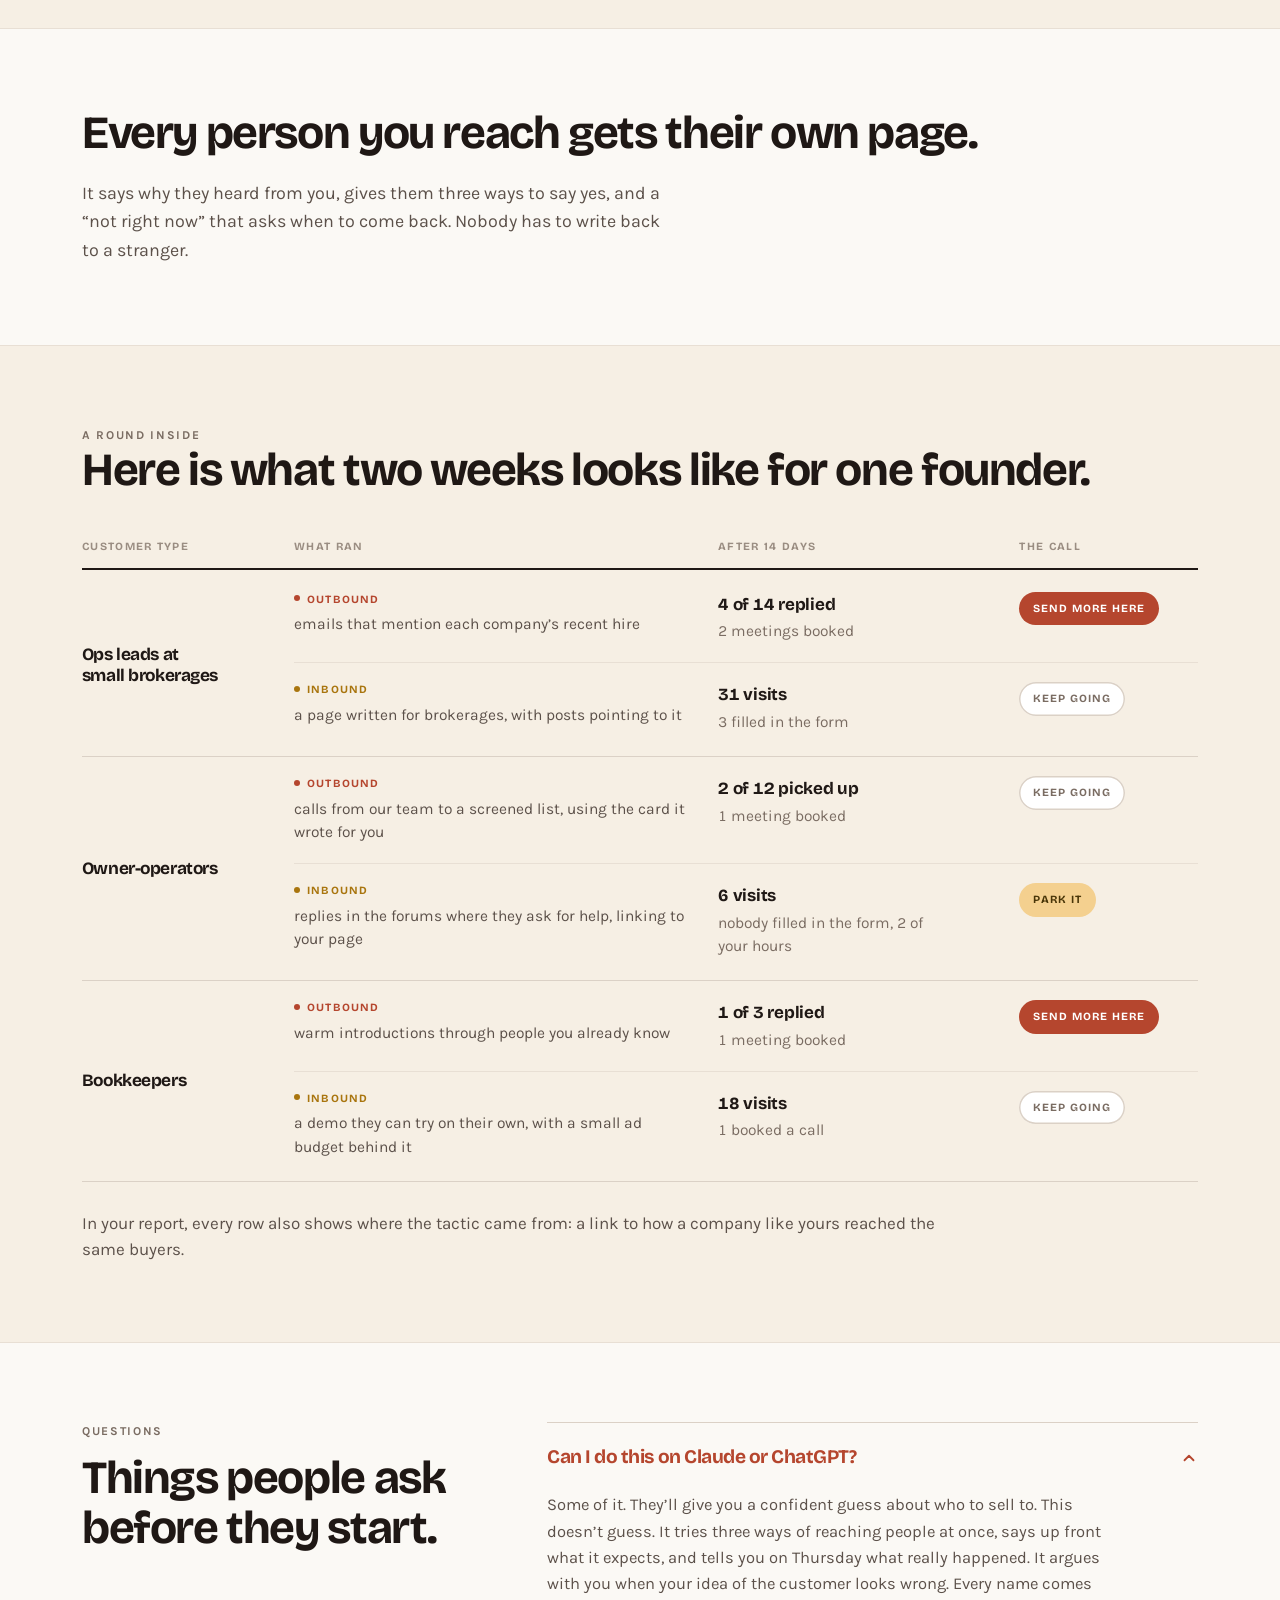
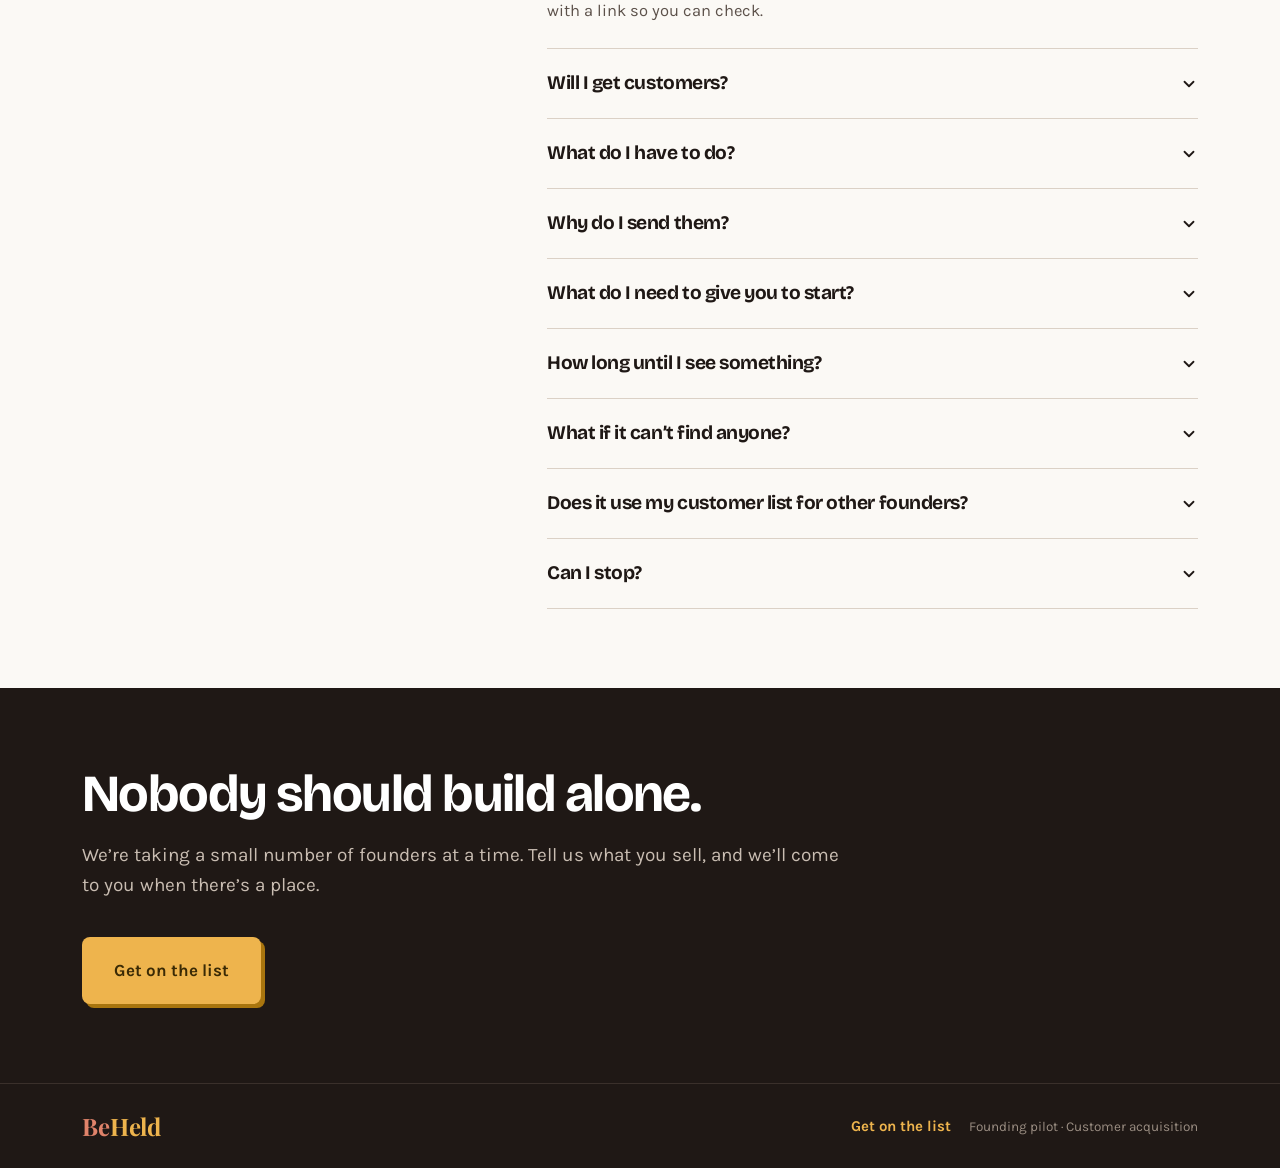
==== commit 34e00a5e: "The BeHeld scan in the hero, and "Get on the list" The hero's main button becomes one website field " ====
--- a/index.html
+++ b/index.html
@@ -23,13 +23,14 @@
 <meta name="twitter:description" content="BeHeld finds the people who fit, reaches them two ways, and shows you what’s working. Nothing goes out unless you have read it and sent it yourself.">
 <meta name="twitter:image" content="https://beheld.tech/assets/img/og-waitlist.png">
 
-<link rel="icon" href="/assets/img/favicon.svg" type="image/svg+xml">
-<link rel="apple-touch-icon" href="/assets/img/apple-touch-icon.png">
+<link rel="icon" href="assets/img/favicon.svg" type="image/svg+xml">
+<link rel="apple-touch-icon" href="assets/img/apple-touch-icon.png">
 
 <link rel="preconnect" href="https://fonts.googleapis.com">
 <link rel="preconnect" href="https://fonts.gstatic.com" crossorigin>
 <link href="https://fonts.googleapis.com/css2?family=Bricolage+Grotesque:opsz,wght@12..96,400..800&family=Karla:ital,wght@0,400;0,500;0,600;0,700;1,400&family=Playfair+Display:ital,wght@0,700;1,700&display=swap" rel="stylesheet">
-<link rel="stylesheet" href="/assets/css/styles.css?v=23">
+<link rel="stylesheet" href="assets/css/styles.css?v=25">
+<script src="assets/js/scan.js?v=1" defer></script>
 </head>
 <body>
 <a class="skip" href="#main">Skip to content</a>
@@ -43,26 +44,34 @@
       <a href="#week">A round inside</a>
       <a href="#faq">Questions</a>
     </nav>
-    <a class="nav__cta" href="https://tally.so/r/QK9bQG">Join the waitlist</a>
+    <a class="nav__cta" href="https://tally.so/r/QK9bQG">Get on the list</a>
   </div>
 </header>
 
 <main id="main">
 
 <!-- ══ 1 · HERO ══
-     The card on the right is the product doing its one visible job: telling
-     you what happened this week. It is a radio group, not a script — see the
-     .week block in the stylesheet. -->
+     The form is the scan: paste a website, see who its copy is talking to.
+     assets/js/scan.js runs it; without scripts the form opens the scan page
+     on api.beheld.tech instead. The card on the right is still a radio group,
+     not a script (see the .week block in the stylesheet). -->
 <section class="section hero" id="top">
   <div class="wrap hero__inner">
     <div>
       <h1>Stop guessing how to reach your customers.</h1>
       <p class="hero__lede">BeHeld finds the people who fit, reaches them two ways, and shows you what’s working.</p>
-      <div class="btn-row">
-        <a class="btn btn--primary" href="https://tally.so/r/QK9bQG">Join the waitlist</a>
-        <a class="btn btn--ghost" href="#week">See a round</a>
-      </div>
-      <p class="fine">Know within a week which inbound or outbound tactic is bringing people in.</p>
+      <form class="scan-form" id="scan-form" action="https://api.beheld.tech/scan" method="get" novalidate>
+        <input class="scan-input" id="scan-url" name="url" type="text" inputmode="url" autocomplete="url" autocapitalize="off" spellcheck="false" placeholder="yourcompany.com" aria-label="Your website">
+        <button class="btn btn--primary" id="scan-go" type="submit">Paste your website</button>
+      </form>
+      <p class="fine">We read your site and the public sources around it, and tell you who your copy is talking to.</p>
+      <p class="scan-error" id="scan-error" role="alert" hidden></p>
+      <ol class="scan-steps" id="scan-steps" hidden aria-live="polite">
+        <li>Reading your site</li>
+        <li>Checking public sources</li>
+        <li>Ranking buyers</li>
+      </ol>
+      <p class="hero__more"><a href="#week">See a round</a></p>
     </div>
 
     <div class="week">
@@ -110,6 +119,36 @@
   </div>
 </section>
 
+<!-- ══ THE SCAN RESULT ══
+     Empty until a scan finishes. Blocks and wording follow the working page
+     at api.beheld.tech/scan. The id sits in the address (#scan=...), so a
+     reload shows the same result without a new scan. -->
+<section class="section band scan" id="scan" hidden aria-live="polite">
+  <div class="wrap scan__inner">
+    <div>
+      <p class="eyebrow">Your scan</p>
+      <div class="scan-out" id="scan-out"></div>
+    </div>
+    <aside class="scan-aside-col">
+      <div class="scan-card" id="scan-card" hidden>
+        <h3>Get the full picture</h3>
+        <ul class="scan-card__adds">
+          <li>How many of each buyer exist, counted.</li>
+          <li>Live signals from this month, each with its source.</li>
+          <li>The case against each buyer, beside the case for.</li>
+        </ul>
+        <form class="scan-card__form" id="interest-form" novalidate>
+          <label class="scan-card__label" for="interest-email">Your email</label>
+          <input class="scan-input" id="interest-email" name="email" type="email" autocomplete="email" autocapitalize="off" spellcheck="false">
+          <button class="btn btn--primary" type="submit">Send me the full report</button>
+          <p class="scan-error" id="interest-error" role="alert" hidden></p>
+        </form>
+      </div>
+      <p class="scan-list"><a href="https://tally.so/r/QK9bQG">Get on the list</a></p>
+    </aside>
+  </div>
+</section>
+
 <!-- ══ 2 · WHAT YOU GET ══ -->
 <section class="section band" id="what">
   <div class="wrap">
@@ -223,7 +262,7 @@
       </table>
     </div>
 
-    <p class="board__foot">In your report, every row also shows where the tactic came from — a link to how a company like yours reached the same buyers.</p>
+    <p class="board__foot">In your report, every row also shows where the tactic came from: a link to how a company like yours reached the same buyers.</p>
   </div>
 </section>
 
@@ -242,7 +281,7 @@
       </details>
       <details>
         <summary>Will I get customers?<svg class="chev" width="18" height="18" viewBox="0 0 24 24" fill="none" stroke="currentColor" stroke-width="2.4" stroke-linecap="round" stroke-linejoin="round" aria-hidden="true"><path d="m6 9 6 6 6-6"/></svg></summary>
-        <p class="faq__a">Nobody can promise that, and you should be wary of anyone who does. What you’ll get is real people who fit, a way of reaching them that you’ve seen work, and a clear answer if it isn’t working — so you change the offer or the customer instead of guessing for another month.</p>
+        <p class="faq__a">Nobody can promise that, and you should be wary of anyone who does. What you’ll get is real people who fit, a way of reaching them that you’ve seen work, and a clear answer if it isn’t working, so you change the offer or the customer instead of guessing for another month.</p>
       </details>
       <details>
         <summary>What do I have to do?<svg class="chev" width="18" height="18" viewBox="0 0 24 24" fill="none" stroke="currentColor" stroke-width="2.4" stroke-linecap="round" stroke-linejoin="round" aria-hidden="true"><path d="m6 9 6 6 6-6"/></svg></summary>
@@ -254,7 +293,7 @@
       </details>
       <details>
         <summary>What do I need to give you to start?<svg class="chev" width="18" height="18" viewBox="0 0 24 24" fill="none" stroke="currentColor" stroke-width="2.4" stroke-linecap="round" stroke-linejoin="round" aria-hidden="true"><path d="m6 9 6 6 6-6"/></svg></summary>
-        <p class="faq__a">What you built, who you think will buy it, and any customers or contacts you already have. If you have none, that’s fine — it starts from your website.</p>
+        <p class="faq__a">What you built, who you think will buy it, and any customers or contacts you already have. If you have none, that’s fine. It starts from your website.</p>
       </details>
       <details>
         <summary>How long until I see something?<svg class="chev" width="18" height="18" viewBox="0 0 24 24" fill="none" stroke="currentColor" stroke-width="2.4" stroke-linecap="round" stroke-linejoin="round" aria-hidden="true"><path d="m6 9 6 6 6-6"/></svg></summary>
@@ -281,7 +320,7 @@
   <div class="wrap">
     <h2>Nobody should build alone.</h2>
     <p>We’re taking a small number of founders at a time. Tell us what you sell, and we’ll come to you when there’s a place.</p>
-    <div class="btn-row"><a class="btn btn--gold" href="https://tally.so/r/QK9bQG">Join the waitlist</a></div>
+    <div class="btn-row"><a class="btn btn--gold" href="https://tally.so/r/QK9bQG">Get on the list</a></div>
   </div>
 </section>
 
@@ -290,6 +329,7 @@
 <footer class="footer">
   <div class="wrap footer__inner">
     <span class="logo"><b>Be</b><i>Held</i></span>
+    <a class="footer__cta" href="https://tally.so/r/QK9bQG">Get on the list</a>
     <small>Founding pilot · Customer acquisition</small>
   </div>
 </footer>
--- a/assets/css/styles.css
+++ b/assets/css/styles.css
@@ -319,3 +319,76 @@
 .footer__inner { display: flex; align-items: center; justify-content: space-between; gap: 18px; flex-wrap: wrap; }
 .footer .logo { --logo-1: #E0836A; --logo-2: var(--gold); font-size: 24px; }
 .footer small { font-size: 13.5px; color: var(--muted-3); }
+
+/* ---------- the scan ----------
+   The hero form and the result under it. Blocks and wording follow the
+   working page at api.beheld.tech/scan; type and colour are this site's. */
+.scan-form { display: flex; flex-wrap: wrap; gap: 12px; margin-top: 36px; max-width: 34em; }
+.scan-input {
+  flex: 1 1 14em; min-width: 0; min-height: 56px;
+  font: 500 17px/1.3 var(--body); color: var(--ink);
+  background: var(--card); border: 2px solid var(--ink); border-radius: 8px;
+  padding: 14px 16px;
+}
+.scan-input::placeholder { color: var(--muted-3); }
+.scan-input:disabled { background: var(--band); color: var(--muted); }
+.scan-form .btn { flex: 0 0 auto; }
+.btn:disabled { opacity: 0.6; cursor: progress; }
+@media (max-width: 520px) { .scan-form .btn { flex: 1 1 100%; } }
+.hero__more { margin-top: 22px; font-size: 16px; font-weight: 600; }
+.hero__more a { color: var(--ink); text-decoration: underline; text-underline-offset: 3px; }
+.hero__more a:hover { color: var(--brand-dark); }
+
+.scan-error { margin-top: 14px; color: var(--brand-dark); font-weight: 600; font-size: 16px; }
+.scan-steps { list-style: none; padding: 0; margin: 18px 0 0; display: grid; gap: 8px; font-size: 16px; color: var(--muted-3); }
+/* The steps set display, so [hidden] needs saying again or they show before a scan. */
+.scan-steps[hidden], .scan-error[hidden] { display: none; }
+.scan-steps li { display: flex; align-items: center; gap: 10px; }
+.scan-steps li::before {
+  content: ""; width: 12px; height: 12px; border-radius: 50%;
+  border: 2px solid var(--line-soft); flex: none;
+}
+.scan-steps li.now { color: var(--ink); font-weight: 600; }
+.scan-steps li.now::before { border-color: var(--brand); background: var(--gold-soft); }
+.scan-steps li.done { color: var(--muted); }
+.scan-steps li.done::before { border-color: var(--brand); background: var(--brand); }
+
+.scan__inner { display: grid; grid-template-columns: minmax(0, 1fr) 400px; gap: clamp(32px, 4.4vw, 72px); align-items: start; }
+@media (max-width: 1000px) { .scan__inner { grid-template-columns: minmax(0, 1fr); } }
+.scan-out { max-width: 44em; }
+.scan-block { margin-top: 30px; }
+.scan-block h3, .scan-card h3 { font-size: clamp(21px, 1.9vw, 25px); line-height: 1.2; letter-spacing: -0.02em; margin-bottom: 10px; }
+.scan-block p, .scan-signals li { font-size: 17px; line-height: 1.6; color: var(--ink-2); overflow-wrap: anywhere; }
+.scan-block p + p { margin-top: 6px; }
+.scan-plain { font-weight: 600; }
+.scan-buyer { font-weight: 700; color: var(--ink); }
+.scan-aside { color: var(--muted); font-size: 15.5px; }
+.scan-block .scan-aside { font-size: 15.5px; color: var(--muted); }
+.scan-label { font-weight: 700; }
+.scan-src { font-size: 14px; }
+.scan-src a { text-decoration: underline; text-underline-offset: 2px; }
+.scan-signals { margin: 0; padding-left: 1.2em; display: grid; gap: 6px; }
+.scan-hyp { padding-top: 14px; margin-top: 14px; border-top: 1.5px solid var(--line); }
+.scan-hyp:first-of-type { border-top: 0; padding-top: 0; }
+.scan-tactic {
+  background: var(--card); border: 1.5px solid var(--line); border-left: 4px solid var(--brand);
+  border-radius: var(--radius); padding: 20px 22px;
+}
+.scan-tactic__name { font-weight: 700; color: var(--ink); font-size: 18px; }
+
+.scan-card {
+  background: var(--card); border: 2px solid var(--ink); border-radius: var(--radius);
+  box-shadow: 4px 4px 0 var(--ink); padding: 26px 24px;
+}
+.scan-card__adds { margin: 6px 0 0; padding-left: 1.2em; display: grid; gap: 6px; font-size: 16px; line-height: 1.5; color: var(--ink-2); }
+.scan-card__form { display: grid; gap: 10px; margin-top: 22px; }
+.scan-card__label { font-size: 15px; font-weight: 700; }
+.scan-card__form .scan-error { margin-top: 0; }
+.scan-card__thanks { font-size: 18px; font-weight: 700; color: var(--ink); }
+.scan-card__thanks:focus { outline: none; }
+.scan-list { margin-top: 18px; font-size: 15px; }
+.scan-list a { color: var(--muted); text-decoration: underline; text-underline-offset: 3px; }
+.scan-list a:hover { color: var(--brand-dark); }
+
+.footer__cta { color: var(--gold); font-weight: 700; font-size: 15px; margin-left: auto; }
+.footer__cta:hover { color: var(--gold-soft); }
